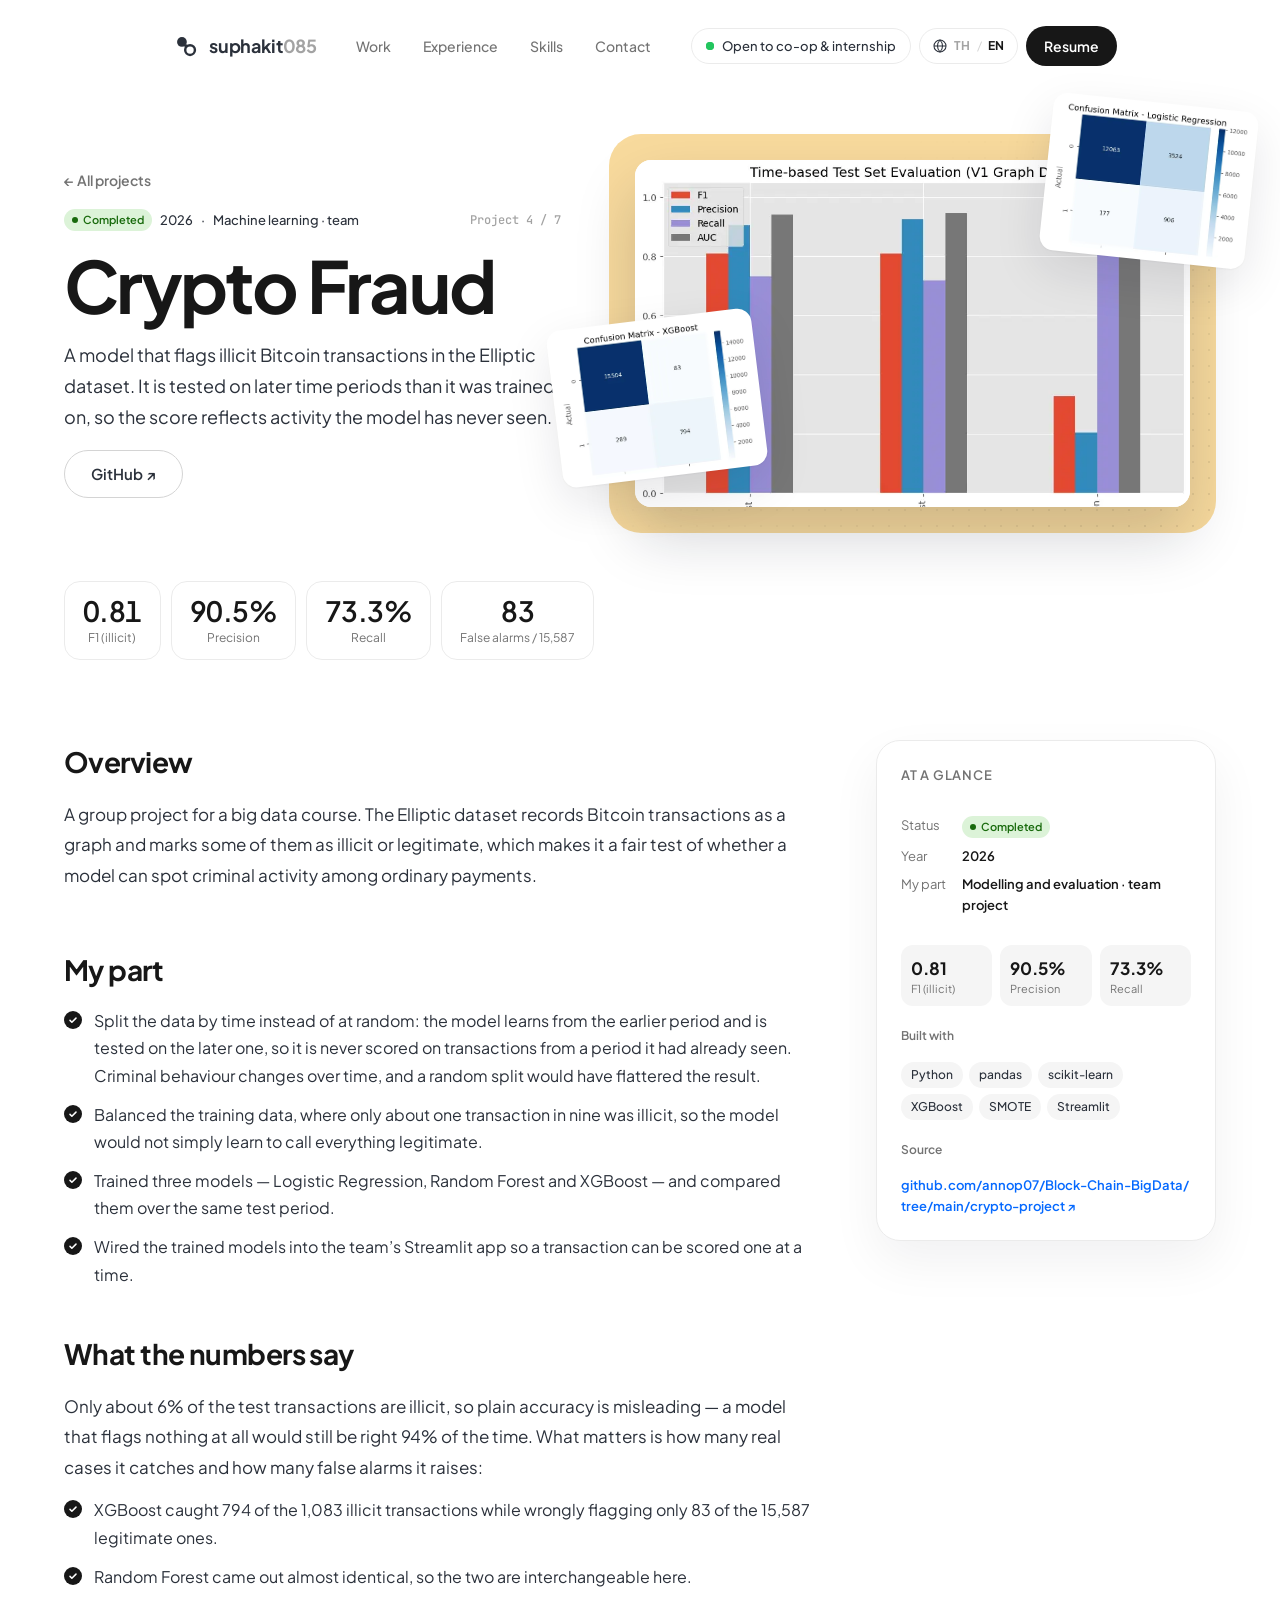
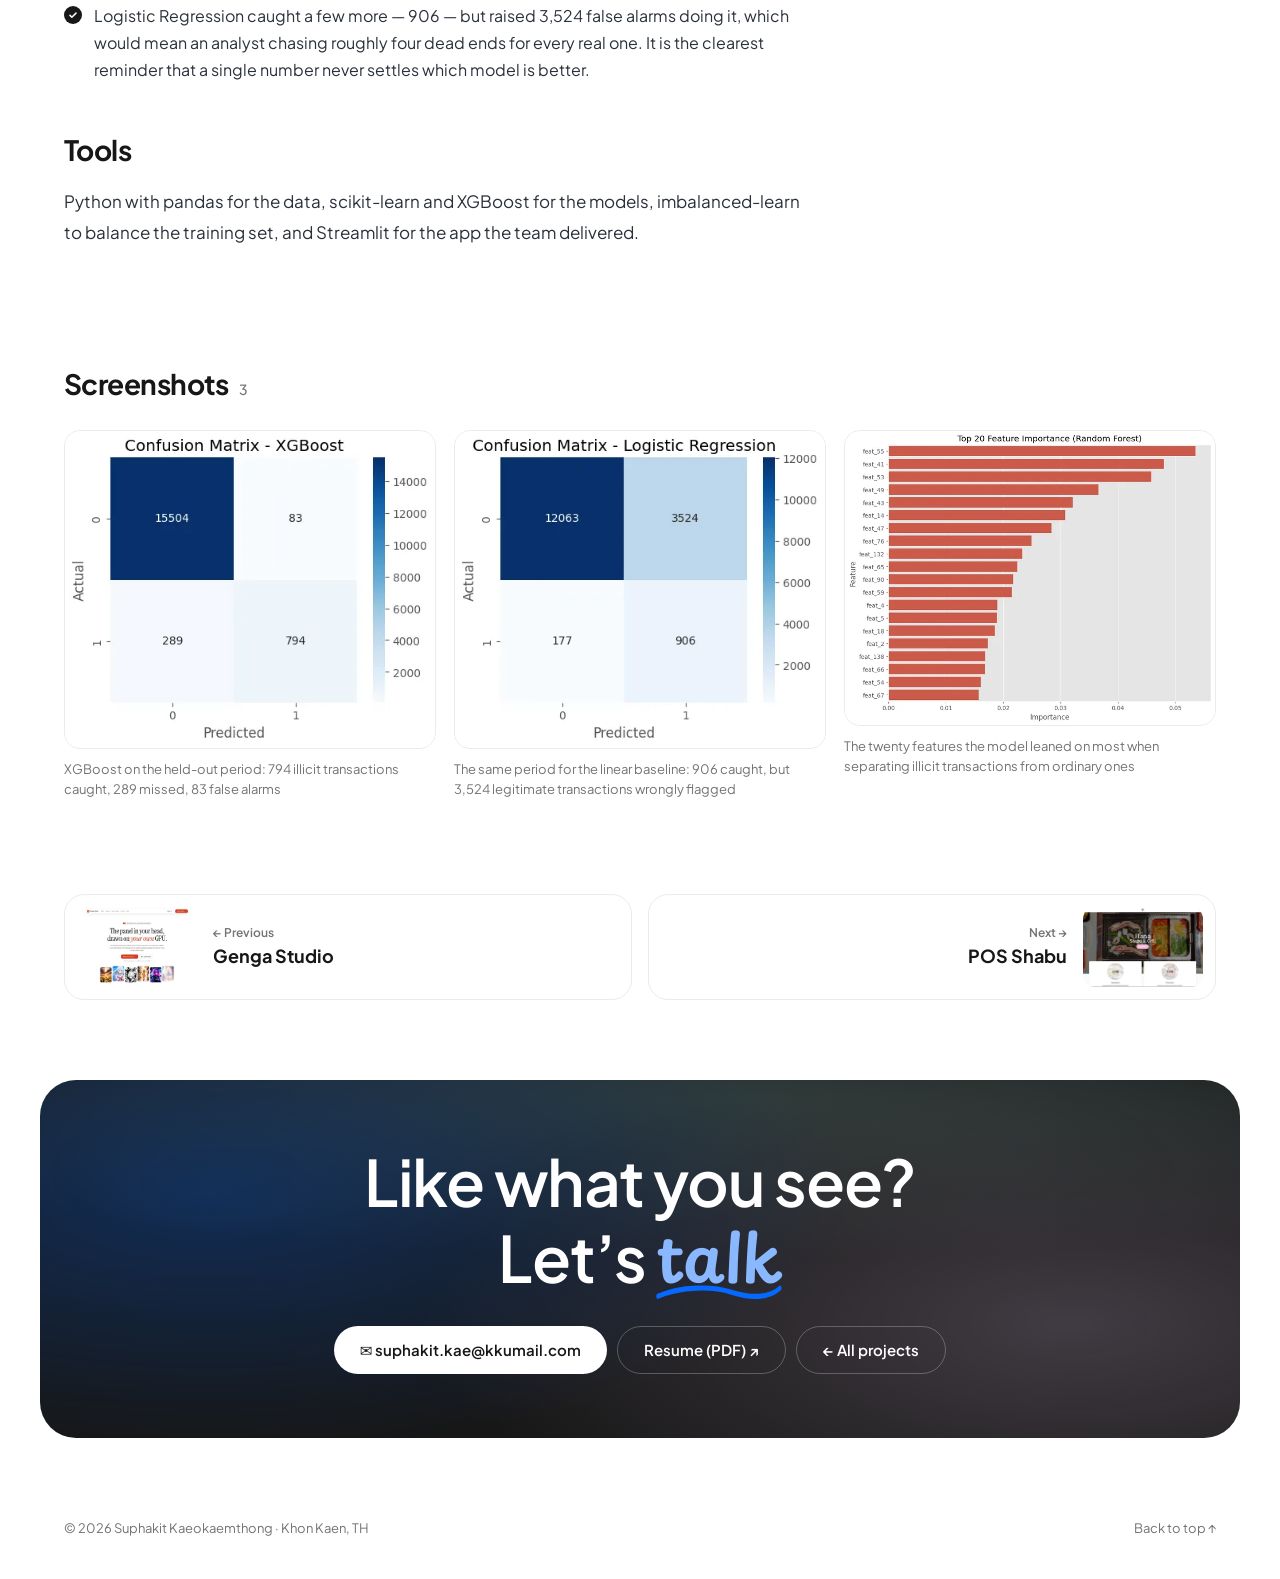
==== projects/crypto-fraud/index.html @ 2eb80246 "Bilingual portfolio site inspired by fastwork.com/th/selling Static TH/EN portfolio for suphakit.onl" ====
<!doctype html>
<!-- Generated by build.js from assets/js/projects.js — edit the data, then run `node build.js` -->
<html lang="en">
<head>
  <meta charset="utf-8" />
  <meta name="viewport" content="width=device-width, initial-scale=1" />
  <title>Crypto Fraud — Suphakit Kaeokaemthong</title>
  <meta name="description" content="A model that flags illicit Bitcoin transactions in the Elliptic dataset. It is tested on later time periods than it was trained on, so the score reflects activity the model has never seen." />
  <meta name="theme-color" content="#ffffff" />
  <link rel="canonical" href="https://suphakit.online/projects/crypto-fraud" />
  <meta property="og:type" content="article" />
  <meta property="og:site_name" content="Suphakit Kaeokaemthong" />
  <meta property="og:title" content="Crypto Fraud — Suphakit Kaeokaemthong" />
  <meta property="og:description" content="A model that flags illicit Bitcoin transactions in the Elliptic dataset. It is tested on later time periods than it was trained on, so the score reflects activity the model has never seen." />
  <meta property="og:url" content="https://suphakit.online/projects/crypto-fraud" />
  <meta property="og:image" content="https://suphakit.online/assets/og/crypto-fraud.jpg" />
  <meta property="og:image:width" content="1200" />
  <meta property="og:image:height" content="630" />
  <meta name="twitter:card" content="summary_large_image" />
  <meta name="twitter:image" content="https://suphakit.online/assets/og/crypto-fraud.jpg" />
  <link rel="icon" href="/assets/img/favicon.svg" type="image/svg+xml" />
  <link rel="preconnect" href="https://fonts.googleapis.com" />
  <link rel="preconnect" href="https://fonts.gstatic.com" crossorigin />
  <link href="https://fonts.googleapis.com/css2?family=IBM+Plex+Sans+Thai:wght@400;500;600;700&family=Plus+Jakarta+Sans:wght@400;500;600;700;800&family=Playpen+Sans:wght@400;600&family=JetBrains+Mono:wght@400;500&display=swap" rel="stylesheet" />
  <link rel="stylesheet" href="/assets/css/style.css" />
  <script type="application/ld+json">{"@context":"https://schema.org","@type":"CreativeWork","name":"Crypto Fraud","description":"A model that flags illicit Bitcoin transactions in the Elliptic dataset. It is tested on later time periods than it was trained on, so the score reflects activity the model has never seen.","url":"https://suphakit.online/projects/crypto-fraud","image":"https://suphakit.online/assets/img/projects/crypto-model-comparison.webp","dateCreated":"2026","keywords":"Python, pandas, scikit-learn, XGBoost, SMOTE, Streamlit","author":{"@type":"Person","name":"Suphakit Kaeokaemthong","url":"https://suphakit.online/"},"codeRepository":"https://github.com/annop07/Block-Chain-BigData/tree/main/crypto-project"}</script>
</head>
<body data-slug="crypto-fraud">
  <header class="nav is-sub" id="nav">
    <div class="nav-bar">
      <a class="nav-logo" href="/" data-i18n-attr="aria-label:nav.home" aria-label="Back to home">
        <svg viewBox="0 0 32 32" width="26" height="26" aria-hidden="true"><circle cx="11" cy="11" r="6" fill="currentColor"/><circle cx="21" cy="21" r="6" fill="none" stroke="currentColor" stroke-width="3"/><path d="M15.5 16.5l1-1" stroke="currentColor" stroke-width="3" stroke-linecap="round"/></svg>
        <span>suphakit<span class="muted">085</span></span>
      </a>
      <nav class="nav-links" aria-label="Main">
        <a href="/#work" data-i18n="nav.work">Work</a>
        <a href="/#experience" data-i18n="nav.experience">Experience</a>
        <a href="/#skills" data-i18n="nav.skills">Skills</a>
        <a href="#contact" data-i18n="nav.contact">Contact</a>
      </nav>
      <div class="nav-right">
        <span class="status-pill"><i class="dot"></i><span data-bind="status">Open to co-op &amp; internship</span></span>
        <button class="lang-toggle" type="button" data-i18n-attr="aria-label:nav.lang" aria-label="Switch language">
          <svg viewBox="0 0 24 24" width="16" height="16" aria-hidden="true"><circle cx="12" cy="12" r="9" fill="none" stroke="currentColor" stroke-width="1.6"/><path d="M3 12h18M12 3c2.5 2.6 3.8 5.6 3.8 9s-1.3 6.4-3.8 9c-2.5-2.6-3.8-5.6-3.8-9S9.5 5.6 12 3z" fill="none" stroke="currentColor" stroke-width="1.6"/></svg>
          <span data-l="th">TH</span><span data-l="en" class="on">EN</span>
        </button>
        <a class="btn btn-dark btn-sm" href="/resume.pdf" target="_blank" rel="noopener">Resume</a>
      </div>
    </div>
  </header>
  <main class="pj" id="pj">
    <section class="pj-hero">
      <div class="pj-hero-copy">
        <a class="pj-back" href="/#work">← All projects</a>
        <div class="pj-meta"><span class="badge done">Completed</span><span>2026</span><span>·</span><span>Machine learning · team</span><span class="muted">Project 4 / 7</span></div>
        <h1 class="pj-title">Crypto Fraud</h1>
        <p class="pj-summary">A model that flags illicit Bitcoin transactions in the Elliptic dataset. It is tested on later time periods than it was trained on, so the score reflects activity the model has never seen.</p>
        <div class="pj-actions">
          
          <a class="btn btn-line" href="https://github.com/annop07/Block-Chain-BigData/tree/main/crypto-project" target="_blank" rel="noopener">GitHub ↗</a>
        </div>
      </div>
      <figure class="pj-cover" style="--c:#f8da9d">
        <div class="pj-cover-frame"><img src="/assets/img/projects/crypto-model-comparison.webp" alt="Crypto Fraud" fetchpriority="high"></div>
        <div class="pj-float f0" aria-hidden="true"><img src="/assets/img/projects/crypto-cm-xgboost-sm.webp" alt=""></div><div class="pj-float f1" aria-hidden="true"><img src="/assets/img/projects/crypto-cm-logreg-sm.webp" alt=""></div>
        
      </figure>
      <div class="stat-chips pj-stats"><div class="stat-chip"><b>0.81</b><small>F1 (illicit)</small></div><div class="stat-chip"><b>90.5%</b><small>Precision</small></div><div class="stat-chip"><b>73.3%</b><small>Recall</small></div><div class="stat-chip"><b>83</b><small>False alarms / 15,587</small></div></div>
    </section>

    <div class="pj-body">
      <article class="pj-article">
      <section class="pj-sec reveal">
        <h2>Overview</h2>
        <p>A group project for a big data course. The Elliptic dataset records Bitcoin transactions as a graph and marks some of them as illicit or legitimate, which makes it a fair test of whether a model can spot criminal activity among ordinary payments.</p>
        
      </section>
      <section class="pj-sec reveal">
        <h2>My part</h2>
        
        <ul class="checks"><li>Split the data by time instead of at random: the model learns from the earlier period and is tested on the later one, so it is never scored on transactions from a period it had already seen. Criminal behaviour changes over time, and a random split would have flattered the result.</li><li>Balanced the training data, where only about one transaction in nine was illicit, so the model would not simply learn to call everything legitimate.</li><li>Trained three models — Logistic Regression, Random Forest and XGBoost — and compared them over the same test period.</li><li>Wired the trained models into the team’s Streamlit app so a transaction can be scored one at a time.</li></ul>
      </section>
      <section class="pj-sec reveal">
        <h2>What the numbers say</h2>
        <p>Only about 6% of the test transactions are illicit, so plain accuracy is misleading — a model that flags nothing at all would still be right 94% of the time. What matters is how many real cases it catches and how many false alarms it raises:</p>
        <ul class="checks"><li>XGBoost caught 794 of the 1,083 illicit transactions while wrongly flagging only 83 of the 15,587 legitimate ones.</li><li>Random Forest came out almost identical, so the two are interchangeable here.</li><li>Logistic Regression caught a few more — 906 — but raised 3,524 false alarms doing it, which would mean an analyst chasing roughly four dead ends for every real one. It is the clearest reminder that a single number never settles which model is better.</li></ul>
      </section>
      <section class="pj-sec reveal">
        <h2>Tools</h2>
        <p>Python with pandas for the data, scikit-learn and XGBoost for the models, imbalanced-learn to balance the training set, and Streamlit for the app the team delivered.</p>
        
      </section></article>
      <aside class="pj-glance reveal">
        <h3>At a glance</h3>
        <dl class="kv">
          <dt>Status</dt><dd><span class="badge done">Completed</span></dd>
          <dt>Year</dt><dd>2026</dd>
          <dt>My part</dt><dd>Modelling and evaluation · team project</dd>
        </dl>
        <div class="glance-metrics"><div><b>0.81</b><small>F1 (illicit)</small></div><div><b>90.5%</b><small>Precision</small></div><div><b>73.3%</b><small>Recall</small></div></div>
        <h4>Built with</h4>
        <div class="chips"><span class="chip">Python</span><span class="chip">pandas</span><span class="chip">scikit-learn</span><span class="chip">XGBoost</span><span class="chip">SMOTE</span><span class="chip">Streamlit</span></div>
        <h4>Source</h4><a class="src" href="https://github.com/annop07/Block-Chain-BigData/tree/main/crypto-project" target="_blank" rel="noopener">github.com/annop07/Block-Chain-BigData/tree/main/crypto-project ↗</a>
      </aside>
    </div>

    <section class="pj-gallery" aria-labelledby="shots-title">
      <h2 id="shots-title">Screenshots <small>3</small></h2>
      <div class="pj-shots">
      <figure class="pj-shot reveal" style="--i:0">
        <button type="button" class="pj-zoom" data-full="/assets/img/projects/crypto-cm-xgboost.webp" data-cap="XGBoost on the held-out period: 794 illicit transactions caught, 289 missed, 83 false alarms" aria-label="XGBoost on the held-out period: 794 illicit transactions caught, 289 missed, 83 false alarms">
          <img src="/assets/img/projects/crypto-cm-xgboost-sm.webp" alt="XGBoost on the held-out period: 794 illicit transactions caught, 289 missed, 83 false alarms" loading="lazy">
        </button>
        <figcaption>XGBoost on the held-out period: 794 illicit transactions caught, 289 missed, 83 false alarms</figcaption>
      </figure>
      <figure class="pj-shot reveal" style="--i:1">
        <button type="button" class="pj-zoom" data-full="/assets/img/projects/crypto-cm-logreg.webp" data-cap="The same period for the linear baseline: 906 caught, but 3,524 legitimate transactions wrongly flagged" aria-label="The same period for the linear baseline: 906 caught, but 3,524 legitimate transactions wrongly flagged">
          <img src="/assets/img/projects/crypto-cm-logreg-sm.webp" alt="The same period for the linear baseline: 906 caught, but 3,524 legitimate transactions wrongly flagged" loading="lazy">
        </button>
        <figcaption>The same period for the linear baseline: 906 caught, but 3,524 legitimate transactions wrongly flagged</figcaption>
      </figure>
      <figure class="pj-shot reveal" style="--i:2">
        <button type="button" class="pj-zoom" data-full="/assets/img/projects/crypto-feature-importance.webp" data-cap="The twenty features the model leaned on most when separating illicit transactions from ordinary ones" aria-label="The twenty features the model leaned on most when separating illicit transactions from ordinary ones">
          <img src="/assets/img/projects/crypto-feature-importance-sm.webp" alt="The twenty features the model leaned on most when separating illicit transactions from ordinary ones" loading="lazy">
        </button>
        <figcaption>The twenty features the model leaned on most when separating illicit transactions from ordinary ones</figcaption>
      </figure></div>
    </section>

    <nav class="pj-pager" aria-label="All projects">
      <a class="pj-pg " href="/projects/genga-studio">
        <img src="/assets/img/projects/genga-landing-sm.webp" alt="" loading="lazy">
        <span><small>← Previous</small><b>Genga Studio</b></span>
      </a>
      <a class="pj-pg is-next" href="/projects/pos-shabu">
        <img src="/assets/img/projects/pos-shabu-sm.webp" alt="" loading="lazy">
        <span><small>Next →</small><b>POS Shabu</b></span>
      </a></nav>

    <section class="contact" id="contact">
      <div class="contact-card is-compact">
        <div class="contact-glow" aria-hidden="true"></div>
        <h2>Like what you see?<br />Let’s <span class="hand">talk<svg class="scribble" viewBox="0 0 200 20" preserveAspectRatio="none" aria-hidden="true"><path d="M3 14 C 40 4, 90 4, 120 10 S 180 16, 197 6"/></svg></span></h2>
        <div class="contact-actions">
          <a class="btn btn-light" href="mailto:suphakit.kae@kkumail.com">✉ suphakit.kae@kkumail.com</a>
          <a class="btn btn-ghost-light" href="/resume.pdf" target="_blank" rel="noopener">Resume (PDF) ↗</a>
          <a class="btn btn-ghost-light" href="/#work">← All projects</a>
        </div>
      </div>
    </section>
  </main>
  <footer class="footer">
    <span>© <span id="year">2026</span> Suphakit Kaeokaemthong · Khon Kaen, TH</span>
    <a href="#top" data-i18n="footer.top">Back to top ↑</a>
  </footer>

  <dialog class="lightbox" id="lightbox" aria-label="Screenshot">
    <figure><img src="" alt="" /><figcaption></figcaption></figure>
    <button type="button" class="lb-btn lb-prev" data-nav="-1" aria-label="Previous">←</button>
    <button type="button" class="lb-btn lb-next" data-nav="1" aria-label="Next">→</button>
    <button type="button" class="lb-btn lb-close" data-close aria-label="Close">✕</button>
  </dialog>

  <script src="/assets/js/core.js"></script>
  <script src="/assets/js/data.js"></script>
  <script src="/assets/js/projects.js"></script>
  <script src="/assets/js/project-view.js"></script>
  <script src="/assets/js/project.js"></script>
</body>
</html>
---- assets/css/style.css ----
/* =========================================================
   Portfolio — inspired by fastwork.com/th/selling
   ========================================================= */
@property --spin { syntax: '<angle>'; inherits: false; initial-value: 0deg; }

:root {
  --ink: #2b313b;
  --ink-strong: #171717;
  --muted: #737373;
  --subtle: #a3a3a3;
  --line: #ebebeb;
  --line-strong: #d4d4d4;
  --bg: #fff;
  --bg-soft: #f5f5f5;
  --dark: #1f232b;
  --accent: #0569ff;

  --c-yellow: #f8da9d;
  --c-cyan: #a3e0ef;
  --c-green: #c5e5c0;
  --c-orange: #fad0b5;
  --c-pink: #fccadc;
  --c-purple: #eccef3;
  --c-teal: #a5e3d6;
  --c-blue: #c4ddfb;

  --font: 'Plus Jakarta Sans', 'IBM Plex Sans Thai', system-ui, sans-serif;
  --font-hand: 'Playpen Sans', 'IBM Plex Sans Thai', cursive;
  --font-mono: 'JetBrains Mono', ui-monospace, monospace;

  --ease: cubic-bezier(.44, 0, .56, 1);
  --ease-out: cubic-bezier(.16, 1, .3, 1);
  --shadow-card: 0 1px 2px rgba(0,0,0,.04), 0 18px 48px rgba(17, 24, 39, .10);
}

*, *::before, *::after { box-sizing: border-box; }
html { scroll-behavior: smooth; -webkit-text-size-adjust: 100%; }
body {
  margin: 0;
  font-family: var(--font);
  color: var(--ink);
  background: var(--bg);
  line-height: 1.6;
  -webkit-font-smoothing: antialiased;
  overflow-x: clip;
}
img { display: block; max-width: 100%; }
a { color: inherit; text-decoration: none; }
button, input { font: inherit; color: inherit; }
h1, h2, h3, h4, p { margin: 0; }
.muted { color: var(--subtle); }
:focus-visible { outline: 2px solid var(--accent); outline-offset: 3px; border-radius: 6px; }

.hand {
  font-family: var(--font-hand);
  font-weight: 600;
  color: var(--accent);
  position: relative;
  display: inline-block;
  white-space: nowrap;
}
.eyebrow {
  display: inline-block;
  font-size: 13px;
  font-weight: 600;
  letter-spacing: .02em;
  color: var(--muted);
}

/* ---------- buttons ---------- */
.btn {
  display: inline-flex; align-items: center; justify-content: center; gap: 8px;
  height: 48px; padding: 0 26px;
  border-radius: 999px; border: 0;
  font-weight: 600; font-size: 15px; white-space: nowrap;
  cursor: pointer;
  transition: transform .5s var(--ease), background .2s, border-color .2s, box-shadow .3s;
}
.btn:hover { transform: scale(1.04); }
.btn:active { transform: scale(1.01); }
.btn-sm { height: 40px; padding: 0 18px; font-size: 14px; }
.btn-dark { background: var(--ink-strong); color: #fff; }
.btn-line { border: 1px solid var(--line-strong); background: #fff; }
.btn-line:hover { border-color: var(--subtle); }
.btn-light { background: #fff; color: var(--ink-strong); }
.btn-ghost-light { border: 1px solid rgba(255,255,255,.25); color: #fff; }
.btn-ghost-light:hover { border-color: rgba(255,255,255,.6); }

.btn-glow { position: relative; color: #fff; background: transparent; isolation: isolate; padding: 0; }
.btn-glow span {
  display: inline-flex; align-items: center; height: 100%;
  padding: 0 30px; border-radius: inherit; background: var(--ink-strong);
}
.btn-glow::before, .btn-glow::after {
  content: ''; position: absolute; inset: -2px; border-radius: inherit; z-index: -1;
  background: conic-gradient(from var(--spin), #0569ff, #a3e0ef, #fccadc, #f8da9d, #c5e5c0, #0569ff);
  animation: spin 4s linear infinite;
}
.btn-glow::after { filter: blur(14px); opacity: .55; }
@keyframes spin { to { --spin: 360deg; } }

/* ---------- status pill ---------- */
.status-pill {
  display: inline-flex; align-items: center; gap: 8px;
  height: 36px; padding: 0 14px;
  border: 1px solid var(--line); border-radius: 999px; background: #fff;
  font-size: 13px; font-weight: 500;
}
.status-pill .dot, .dot {
  width: 8px; height: 8px; border-radius: 50%; background: #22c55e; position: relative; flex: none;
}
.status-pill .dot::after {
  content: ''; position: absolute; inset: 0; border-radius: 50%; background: #22c55e;
  animation: ping 1.8s var(--ease) infinite;
}
@keyframes ping { 70%, 100% { transform: scale(2.6); opacity: 0; } }
.status-pill.on-dark { background: rgba(255,255,255,.08); border-color: rgba(255,255,255,.14); color: #fff; }

/* =========================================================
   NAV — morphs into a floating pill after scrolling
   ========================================================= */
.nav { position: fixed; inset: 0 0 auto; z-index: 50; padding: 14px 20px; pointer-events: none; }
.nav-bar {
  pointer-events: auto;
  max-width: 1240px; margin: 0 auto;
  height: 64px; padding: 0 12px 0 22px;
  display: flex; align-items: center; justify-content: space-between; gap: 16px;
  border-radius: 999px; border: 1px solid transparent;
  transition: max-width .6s var(--ease-out), background .4s, border-color .4s, box-shadow .4s;
}
.nav.is-pill .nav-bar {
  max-width: 980px;
  background: rgba(255,255,255,.72);
  backdrop-filter: blur(18px) saturate(1.6);
  -webkit-backdrop-filter: blur(18px) saturate(1.6);
  border-color: rgba(0,0,0,.06);
  box-shadow: 0 10px 30px rgba(0,0,0,.08);
}
.nav.on-dark:not(.is-pill) { color: #fff; }
.nav-logo { display: inline-flex; align-items: center; gap: 10px; font-weight: 700; font-size: 18px; letter-spacing: -.01em; }
.nav-links { display: flex; gap: 4px; }
.nav-links a { padding: 8px 14px; border-radius: 999px; font-size: 14px; font-weight: 500; color: var(--muted); transition: background .2s, color .2s; }
.nav-links a:hover, .nav-links a.is-active { color: var(--ink-strong); background: rgba(0,0,0,.05); }
.nav-right { display: flex; align-items: center; gap: 8px; }

/* =========================================================
   HERO
   ========================================================= */
.hero {
  --p: 0; --mx: 0; --my: 0;
  position: relative; min-height: 100svh; min-height: max(100svh, 720px);
  display: grid; place-items: center;
  padding: 120px 24px 100px;
  overflow: hidden;
}
.hero-cards { position: absolute; inset: 0; pointer-events: none; }

.hcard {
  position: absolute; left: var(--x); top: var(--y); width: var(--w, 200px);
  transform:
    translate3d(calc(var(--mx) * var(--d) * 1px + var(--sx) * var(--p) * 1px),
                calc(var(--my) * var(--d) * 1px + var(--sy) * var(--p) * 1px), 0)
    rotate(var(--r));
  opacity: calc(1 - var(--p) * 1.3);
  will-change: transform;
}
.hcard-pop { animation: pop 1.1s var(--ease-out) both; animation-delay: calc(var(--i) * 70ms + 250ms); }
@keyframes pop {
  from { opacity: 0; transform: translate(var(--fx), var(--fy)) scale(.55) rotate(calc(var(--r) * -2)); filter: blur(8px); }
}
.hcard-in {
  background: #fff; border-radius: 18px; padding: 8px 8px 10px;
  border: 1px solid rgba(0,0,0,.05);
  box-shadow: var(--shadow-card);
  animation: float 7s ease-in-out infinite;
  animation-delay: calc(var(--i) * -900ms);
}
@keyframes float { 50% { transform: translateY(-10px); } }
.hcard-cover { aspect-ratio: 4 / 3; border-radius: 12px; overflow: hidden; background: var(--c, var(--bg-soft)); }
.hcard-cover img { width: 100%; height: 100%; object-fit: cover; object-position: top; }
.hcard-meta { display: flex; align-items: center; gap: 8px; padding: 8px 4px 0; }
.hcard-meta img { width: 24px; height: 24px; border-radius: 50%; object-fit: cover; }
.hcard-meta b { display: block; font-size: 13px; line-height: 1.2; color: var(--ink-strong); }
.hcard-meta small { display: block; font-size: 11px; color: var(--muted); line-height: 1.3; }

.hero-copy {
  position: relative; z-index: 2;
  max-width: 1000px; text-align: center;
  display: flex; flex-direction: column; align-items: center; gap: 26px;
  opacity: calc(1 - var(--p) * 1.6);
  transform: translateY(calc(var(--p) * -40px));
}
.hero-title {
  font-size: clamp(34px, 5.3vw, 78px);
  font-weight: 600; line-height: 1.12; letter-spacing: -.025em;
  color: var(--ink-strong);
}
.hero-title .line { display: block; white-space: nowrap; animation: blurIn 1.1s var(--ease-out) both; }
.hero-title .line + .line { animation-delay: .15s; }
@keyframes blurIn { from { opacity: 0; filter: blur(14px); transform: translateY(16px); } }
.hero-title .hand { padding: 0 .08em; }

.scribble {
  position: absolute; left: 0; right: 0; bottom: -.12em; width: 100%; height: .32em;
  fill: none; stroke: var(--accent); stroke-width: 5; stroke-linecap: round; overflow: visible;
}
.scribble path { stroke-dasharray: 260; stroke-dashoffset: 260; animation: draw 1s .9s var(--ease-out) forwards; }
@keyframes draw { to { stroke-dashoffset: 0; } }

.hero-sub {
  max-width: 620px; font-size: 16px; line-height: 1.75; color: var(--muted);
  animation: blurIn 1s .3s var(--ease-out) both;
}

.stat-chips { display: flex; gap: 10px; flex-wrap: wrap; justify-content: center; animation: blurIn 1s .45s var(--ease-out) both; }
.stat-chip {
  min-width: 96px; padding: 12px 18px;
  border: 1px solid var(--line); border-radius: 16px; background: rgba(255,255,255,.85);
  backdrop-filter: blur(6px);
  display: flex; flex-direction: column; align-items: center;
}
.stat-chip b { font-size: 28px; font-weight: 600; line-height: 1.2; color: var(--ink-strong); font-variant-numeric: tabular-nums; letter-spacing: -.02em; }
.stat-chip b sup { font-size: .5em; margin-left: 1px; }
.stat-chip small { font-size: 12px; color: var(--muted); }

.hero-cta { display: flex; gap: 12px; flex-wrap: wrap; justify-content: center; animation: blurIn 1s .6s var(--ease-out) both; }

.scroll-cue {
  position: absolute; left: 50%; bottom: 28px; transform: translateX(-50%);
  display: flex; flex-direction: column; align-items: center; gap: 8px;
  font-size: 12px; color: var(--muted);
  opacity: calc(1 - var(--p) * 3);
}
.mouse { width: 22px; height: 34px; border: 1.5px solid var(--subtle); border-radius: 12px; display: grid; justify-items: center; padding-top: 6px; }
.mouse i { width: 3px; height: 7px; border-radius: 2px; background: var(--muted); animation: wheel 1.8s var(--ease) infinite; }
@keyframes wheel { 0% { transform: translateY(0); opacity: 1; } 80%, 100% { transform: translateY(10px); opacity: 0; } }

/* =========================================================
   STORY
   ========================================================= */
.story { max-width: 1000px; margin: 0 auto; padding: 120px 24px 160px; text-align: center; }
.story-title {
  font-size: clamp(32px, 4.8vw, 62px); font-weight: 600; line-height: 1.2; letter-spacing: -.02em;
  color: var(--ink-strong); margin-bottom: 48px;
}
.hand-pill {
  color: var(--ink-strong); background: var(--c-yellow);
  padding: 0 .35em; border-radius: .3em; transform: rotate(-4deg);
}
.story-text { font-size: clamp(20px, 2.4vw, 30px); line-height: 1.6; font-weight: 500; }
.story-text .w { color: #d6d6d6; transition: color .4s; }
.story-text .w.on { color: var(--ink); }

/* =========================================================
   SHOWCASE — sticky category list + profile card
   ========================================================= */
.showcase { background: var(--bg-soft); padding-bottom: 40px; }
.showcase-track { --n: 5; height: calc(var(--n) * 75vh + 100vh); position: relative; }
.showcase-sticky {
  position: sticky; top: 0; height: 100vh; min-height: 640px;
  max-width: 1380px; margin: 0 auto;
  padding: 96px 32px 28px;
  display: grid; grid-template-columns: 250px minmax(0, 1fr); gap: 48px; align-items: center;
}
.showcase-side { display: flex; flex-direction: column; gap: 18px; }
.showcase-nav { list-style: none; margin: 0; padding: 0; display: flex; flex-direction: column; gap: 4px; }
.showcase-nav button {
  all: unset; cursor: pointer; display: block;
  font-size: 22px; font-weight: 500; line-height: 1.35; color: var(--subtle);
  transition: color .35s, font-size .45s var(--ease-out), font-weight .35s;
}
.showcase-nav button:hover { color: var(--muted); }
.showcase-nav button[aria-current='true'] { color: var(--ink-strong); font-size: 32px; font-weight: 600; }
.showcase-progress { height: 3px; width: 120px; background: var(--line-strong); border-radius: 3px; overflow: hidden; }
.showcase-progress i { display: block; height: 100%; width: 0; background: var(--ink-strong); border-radius: inherit; transition: width .2s linear; }

.profile-card {
  position: relative;
  height: min(820px, calc(100vh - 124px));
  background: #fff; border-radius: 28px;
  border: 1px solid rgba(0,0,0,.05);
  box-shadow: 0 30px 80px rgba(17,24,39,.08);
  padding: 26px 28px 0;
  overflow: hidden;
  display: flex; flex-direction: column;
}
.profile-card::after {
  content: ''; position: absolute; left: 0; right: 0; bottom: 0; height: 70px;
  background: linear-gradient(transparent, #fff); pointer-events: none;
}
.pc-content { display: flex; flex-direction: column; min-height: 0; flex: 1; animation: swapIn .55s var(--ease-out); }
@keyframes swapIn { from { opacity: 0; transform: translateY(14px); filter: blur(4px); } }

.pc-head { display: grid; grid-template-columns: minmax(0, 1fr) minmax(0, 1.05fr); gap: 28px; }
.pc-label { font-size: 12px; color: var(--muted); margin-bottom: 10px; }
.pc-id { display: flex; align-items: center; gap: 14px; }
.pc-avatar { position: relative; flex: none; }
.pc-avatar img { width: 64px; height: 64px; border-radius: 50%; object-fit: cover; }
.pc-avatar .dot { position: absolute; right: 2px; bottom: 2px; width: 13px; height: 13px; border: 2px solid #fff; }
.pc-name { font-size: 22px; font-weight: 700; line-height: 1.2; color: var(--ink-strong); letter-spacing: -.01em; }
.pc-handle { font-size: 13px; color: var(--muted); }
.pc-bio { font-size: 14px; color: var(--ink); margin: 12px 0 14px; line-height: 1.6; }
.pc-stats { display: grid; grid-template-columns: repeat(4, minmax(0, 1fr)); gap: 8px; }
.pc-stats div { border: 1px solid var(--line); border-radius: 12px; padding: 8px 10px; }
.pc-stats b { display: block; font-size: 15px; font-weight: 700; color: var(--ink-strong); white-space: nowrap; overflow: hidden; text-overflow: ellipsis; }
.pc-stats small { display: block; font-size: 11px; color: var(--muted); white-space: nowrap; overflow: hidden; text-overflow: ellipsis; }

.pc-banner {
  position: relative; aspect-ratio: 16 / 6.4; border-radius: 16px; overflow: hidden;
  display: grid; place-items: center; color: #fff; isolation: isolate;
}
.pc-banner::before {
  content: ''; position: absolute; inset: 0; z-index: -1;
  background-image: radial-gradient(rgba(255,255,255,.18) 1px, transparent 1px);
  background-size: 14px 14px;
  mask-image: linear-gradient(90deg, transparent, #000);
}
.pc-banner b {
  font-size: clamp(22px, 3vw, 44px); font-weight: 800; letter-spacing: -.03em; line-height: .95;
  text-align: center; padding: 0 16px; text-transform: uppercase;
  text-shadow: 0 6px 30px rgba(0,0,0,.25);
}
.pc-banner small { position: absolute; left: 14px; top: 12px; font-family: var(--font-mono); font-size: 11px; opacity: .75; }
.pc-tags { display: flex; justify-content: space-between; align-items: center; gap: 8px; margin-top: 10px; flex-wrap: wrap; }
.pc-tags .chips { display: flex; gap: 6px; flex-wrap: wrap; }
.chip { display: inline-flex; align-items: center; height: 26px; padding: 0 10px; border-radius: 999px; background: var(--bg-soft); font-size: 12px; font-weight: 500; white-space: nowrap; }
.pc-loc { font-size: 12px; color: var(--muted); }

.pc-tabs { display: flex; gap: 26px; border-bottom: 1px solid var(--line); margin: 18px 0 16px; }
.pc-tabs button {
  all: unset; cursor: pointer; padding: 8px 0 10px; font-size: 14px; font-weight: 500; color: var(--muted);
  border-bottom: 2px solid transparent; margin-bottom: -1px; transition: color .2s, border-color .2s;
}
.pc-tabs button[aria-selected='true'] { color: var(--ink-strong); border-color: var(--ink-strong); font-weight: 600; }
.pc-tabs button:focus-visible { outline: 2px solid var(--accent); }

.pc-body { flex: 1; min-height: 0; overflow: hidden; }
.pc-pane { animation: swapIn .4s var(--ease-out); }
.pc-grid { display: grid; grid-template-columns: minmax(0, 1fr) 300px; gap: 22px; }

.masonry { columns: 3; column-gap: 12px; }
.m-item { break-inside: avoid; margin-bottom: 12px; border-radius: 14px; overflow: hidden; background: var(--bg-soft); position: relative; display: block; }
.m-item img { width: 100%; aspect-ratio: var(--ar, 4 / 3); object-fit: cover; object-position: top; transition: transform .6s var(--ease-out); }
.m-item:hover img { transform: scale(1.04); }
.m-cap {
  position: absolute; inset: auto 0 0; padding: 26px 12px 10px;
  background: linear-gradient(transparent, rgba(0,0,0,.65)); color: #fff;
  font-size: 13px; font-weight: 600; display: flex; justify-content: space-between; gap: 8px; align-items: end;
}
.m-cap small { font-weight: 500; opacity: .8; font-size: 11px; }
.m-note { padding: 14px; border: 1px solid var(--line); background: #fff; }
.m-note .who { display: flex; align-items: center; gap: 8px; font-size: 12px; color: var(--muted); margin-bottom: 8px; }
.m-note .who img { width: 22px; height: 22px; border-radius: 50%; object-fit: cover; }
.m-note h4 { font-size: 15px; line-height: 1.35; color: var(--ink-strong); margin-bottom: 6px; }
.m-note p { font-size: 13px; color: var(--muted); line-height: 1.55; }

.side-head { display: flex; justify-content: space-between; align-items: baseline; margin-bottom: 10px; }
.side-head h4 { font-size: 15px; }
.side-head a { font-size: 13px; font-weight: 600; }
.side-list { display: flex; flex-direction: column; gap: 10px; }
.s-item { display: flex; gap: 12px; padding: 8px; border: 1px solid var(--line); border-radius: 14px; transition: border-color .2s, box-shadow .2s; }
.s-item:hover { border-color: var(--line-strong); box-shadow: 0 6px 20px rgba(0,0,0,.05); }
.s-item img { width: 92px; height: 70px; border-radius: 10px; object-fit: cover; object-position: top; flex: none; background: var(--bg-soft); }
.s-item b { display: block; font-size: 14px; line-height: 1.3; color: var(--ink-strong); }
.s-item small { display: block; font-size: 12px; color: var(--muted); }
.s-item .metric { font-size: 12px; color: var(--ink); margin-top: 4px; display: flex; align-items: center; gap: 5px; }

.badge { display: inline-flex; align-items: center; gap: 5px; height: 22px; padding: 0 8px; border-radius: 999px; font-size: 11px; font-weight: 600; white-space: nowrap; }
.badge::before { content: ''; width: 6px; height: 6px; border-radius: 50%; background: currentColor; }
.badge.progress { background: #fdf0d2; color: #8a6100; }
.badge.done { background: #dcf3d8; color: #186a0c; }

.skill-cloud { display: flex; flex-wrap: wrap; gap: 8px; }
.skill-cloud .chip { height: 36px; padding: 0 16px; font-size: 14px; background: #fff; border: 1px solid var(--line); }
.about-pane { display: grid; grid-template-columns: minmax(0, 1.4fr) minmax(0, 1fr); gap: 28px; font-size: 15px; line-height: 1.75; }
.kv { display: grid; grid-template-columns: auto 1fr; gap: 8px 16px; font-size: 13px; }
.kv dt { color: var(--muted); }
.kv dd { margin: 0; font-weight: 600; color: var(--ink-strong); }
.exp-mini { display: flex; flex-direction: column; gap: 12px; }
.exp-mini div { border: 1px solid var(--line); border-radius: 14px; padding: 14px 16px; }
.exp-mini b { display: block; color: var(--ink-strong); }
.exp-mini small { color: var(--muted); font-size: 12px; }

.trust-bar { display: flex; align-items: center; justify-content: center; gap: 14px; padding: 36px 24px 24px; font-size: 14px; flex-wrap: wrap; text-align: center; }
.avatar-stack { display: flex; }
.avatar-stack img { width: 34px; height: 34px; border-radius: 50%; object-fit: cover; object-position: top; border: 2px solid var(--bg-soft); margin-left: -10px; background: #fff; }
.avatar-stack img:first-child { margin-left: 0; }

/* =========================================================
   PROBLEMS — dark section with draggable sticky notes
   ========================================================= */
.pain { background: var(--dark); color: #fff; padding: 140px 24px 100px; overflow: hidden; position: relative; }
.pain-head { text-align: center; position: relative; z-index: 1; }
.pain-head h2 { font-size: clamp(34px, 5vw, 64px); font-weight: 600; letter-spacing: -.02em; line-height: 1.2; }
.pain-head p { color: rgba(255,255,255,.65); margin-top: 12px; font-size: 17px; }
.notes { position: relative; max-width: 1180px; height: 560px; margin: 50px auto 0; }
.note {
  --dx: 0px; --dy: 0px;
  position: absolute; left: var(--x); top: var(--y);
  width: 250px; min-height: 140px; padding: 22px 20px 16px;
  background: var(--c); color: #1d1d1d;
  border-radius: 4px;
  box-shadow: 0 1px 1px rgba(0,0,0,.08), 0 18px 34px rgba(0,0,0,.35);
  font-size: 17px; font-weight: 500; line-height: 1.45;
  display: flex; flex-direction: column; justify-content: space-between; gap: 16px;
  transform: translate(var(--dx), var(--dy)) rotate(var(--r));
  cursor: grab; user-select: none; touch-action: none;
  opacity: 0;
}
.note::before {
  content: ''; position: absolute; top: -10px; left: 50%; width: 70px; height: 22px; transform: translateX(-50%) rotate(-2deg);
  background: rgba(255,255,255,.4); backdrop-filter: blur(2px);
}
.note small a { text-decoration: underline; text-underline-offset: 3px; text-decoration-color: rgba(0,0,0,.3); }
.note small a:hover { text-decoration-color: currentColor; }
.note small { font-size: 11px; font-weight: 700; letter-spacing: .04em; text-transform: uppercase; opacity: .55; }
.note.dragging { cursor: grabbing; box-shadow: 0 30px 60px rgba(0,0,0,.45); transition: none; }
.notes.in .note { opacity: 1; animation: drop 1s var(--ease-out) both; animation-delay: calc(var(--i) * 110ms); }
.notes.in .note.moved { animation: none; }
@keyframes drop {
  from { opacity: 0; transform: translate(0, -110vh) rotate(calc(var(--r) * -3)); }
  70% { opacity: 1; }
}
.pain-hint { text-align: center; color: rgba(255,255,255,.45); font-size: 13px; font-family: var(--font-hand); margin-top: 16px; }

/* =========================================================
   SECTION HEAD (shared)
   ========================================================= */
.section-head { max-width: 760px; margin: 0 auto 56px; text-align: center; display: flex; flex-direction: column; gap: 14px; align-items: center; }
.section-head h2 { font-size: clamp(32px, 4.4vw, 56px); font-weight: 600; line-height: 1.18; letter-spacing: -.02em; color: var(--ink-strong); }
.section-head p { color: var(--muted); font-size: 16px; max-width: 560px; }

/* =========================================================
   EXPERIENCE
   ========================================================= */
.experience { padding: 140px 24px 60px; max-width: 1200px; margin: 0 auto; }
.exp-grid { display: grid; grid-template-columns: repeat(2, minmax(0, 1fr)); gap: 20px; }
.exp-card {
  border-radius: 28px; padding: 32px; position: relative; overflow: hidden;
  display: flex; flex-direction: column; gap: 18px;
}
.exp-card.blue { background: #eaf3fe; }
.exp-card.yellow { background: #fdf3df; }
.exp-card .kind { font-family: var(--font-mono); font-size: 12px; font-weight: 500; letter-spacing: .06em; color: var(--muted); }
.exp-card h3 { font-size: 26px; line-height: 1.25; color: var(--ink-strong); letter-spacing: -.01em; }
.exp-card .org { font-size: 16px; font-weight: 600; }
.exp-card .where { font-size: 13px; color: var(--muted); }
.exp-card ul { list-style: none; margin: 0; padding: 0; display: flex; flex-direction: column; gap: 10px; }
.exp-card li { position: relative; padding-left: 28px; font-size: 15px; line-height: 1.6; }
.exp-card li::before {
  content: ''; position: absolute; left: 0; top: 3px; width: 18px; height: 18px; border-radius: 50%;
  background: var(--ink-strong) url("data:image/svg+xml,%3Csvg xmlns='http://www.w3.org/2000/svg' viewBox='0 0 16 16'%3E%3Cpath d='M4 8.5l2.5 2.5L12 5.5' fill='none' stroke='white' stroke-width='2' stroke-linecap='round' stroke-linejoin='round'/%3E%3C/svg%3E") center / 12px no-repeat;
}
.exp-card .chips { display: flex; flex-wrap: wrap; gap: 6px; margin-top: auto; }
.exp-card .chip { background: rgba(255,255,255,.75); }
.exp-big {
  position: absolute; right: -10px; top: -24px; font-size: 140px; font-weight: 800; line-height: 1;
  color: rgba(0,0,0,.04); letter-spacing: -.05em; pointer-events: none;
}
.looking {
  margin-top: 20px; border-radius: 28px; padding: 28px 32px; border: 1px solid var(--line);
  display: flex; align-items: center; justify-content: space-between; gap: 24px; flex-wrap: wrap;
}
.looking h3 { font-size: 22px; font-weight: 600; color: var(--ink-strong); margin-top: 4px; line-height: 1.4; }

/* =========================================================
   BENTO
   ========================================================= */
.bento-wrap { padding: 120px 24px; max-width: 1200px; margin: 0 auto; }
.bento { display: grid; grid-template-columns: repeat(6, minmax(0, 1fr)); gap: 16px; }
.tile { border-radius: 28px; padding: 28px; overflow: hidden; position: relative; min-height: 280px; display: flex; flex-direction: column; gap: 20px; }
.tile h3 { font-size: 22px; font-weight: 500; line-height: 1.3; color: var(--muted); }
.tile h3 b { color: var(--ink-strong); font-weight: 700; }
.tile-stack { grid-column: span 3; background: #e7f6f1; }
.tile-orders { grid-column: span 3; grid-row: span 2; background: #f3ecfb; }
.tile-process { grid-column: span 3; background: #fff1e5; }
.tile-fast { grid-column: span 2; background: #eaf3fe; justify-content: flex-end; }
.tile-term { grid-column: span 4; background: #12151b; color: #d4d4d4; padding: 0; gap: 0; font-family: var(--font-mono); }

.marquee { display: flex; flex-direction: column; gap: 10px; margin: 0 -28px; mask-image: linear-gradient(90deg, transparent, #000 10%, #000 90%, transparent); }
.m-row { display: flex; gap: 8px; width: max-content; animation: slide var(--dur, 40s) linear infinite; }
.m-row:nth-child(even) { animation-direction: reverse; }
.m-row span { background: #fff; border-radius: 999px; padding: 8px 16px; font-size: 14px; font-weight: 500; white-space: nowrap; box-shadow: 0 1px 2px rgba(0,0,0,.05); }
@keyframes slide { to { transform: translateX(-50%); } }

.orders { list-style: none; margin: 0; padding: 0; display: flex; flex-direction: column; gap: 8px; }
.orders li > a {
  display: flex; align-items: center; gap: 12px; background: #fff; border-radius: 16px; padding: 10px 14px 10px 10px;
  box-shadow: 0 1px 2px rgba(0,0,0,.04);
  transition: transform .4s var(--ease-out), box-shadow .3s;
}
.orders li > a:hover { transform: translateX(4px); box-shadow: 0 8px 22px rgba(0,0,0,.07); }
.orders img { width: 44px; height: 44px; border-radius: 10px; object-fit: cover; object-position: top; flex: none; background: var(--bg-soft); }
.orders .o-main { flex: 1; min-width: 0; }
.orders b { display: block; font-size: 14px; color: var(--ink-strong); }
.orders small { display: block; font-size: 12px; color: var(--muted); white-space: nowrap; overflow: hidden; text-overflow: ellipsis; }
.orders .o-side { display: flex; flex-direction: column; align-items: flex-end; gap: 4px; }
.orders .o-side em { font-style: normal; font-size: 12px; color: var(--muted); font-variant-numeric: tabular-nums; }

.process { list-style: none; margin: 0; padding: 0; display: grid; grid-template-columns: repeat(2, minmax(0, 1fr)); gap: 10px; counter-reset: step; }
.process li { background: #fff; border-radius: 16px; padding: 14px 16px; counter-increment: step; }
.process li::before { content: '0' counter(step); font-family: var(--font-mono); font-size: 12px; color: var(--muted); }
.process b { display: block; font-size: 15px; color: var(--ink-strong); margin-top: 2px; }
.process small { display: block; font-size: 13px; color: var(--muted); line-height: 1.5; }

.big-num { font-size: 96px; font-weight: 800; line-height: .9; letter-spacing: -.05em; color: var(--ink-strong); }
.big-num small { font-size: 22px; font-weight: 600; letter-spacing: 0; margin-left: 6px; }
.tile-fast p { font-size: 13px; color: var(--muted); margin-top: -12px; }

.term-bar { display: flex; align-items: center; gap: 7px; padding: 14px 18px; border-bottom: 1px solid rgba(255,255,255,.07); font-size: 12px; color: #737373; }
.term-bar i { width: 11px; height: 11px; border-radius: 50%; background: #3a3f48; }
.term-bar i:nth-child(1) { background: #ff5f57; } .term-bar i:nth-child(2) { background: #febc2e; } .term-bar i:nth-child(3) { background: #28c840; }
.term-bar span { margin-left: 8px; }
.term-out { flex: 1; padding: 16px 20px 4px; font-size: 13px; line-height: 1.7; overflow-y: auto; max-height: 230px; min-height: 150px; white-space: pre-wrap; }
.term-out .cmd { color: #fff; }
.term-out .cmd::before { content: '$ '; color: #28c840; }
.term-out .hl { color: #7dd3fc; }
.term-out .ok { color: #86efac; }
.term-out a { color: #fcd34d; text-decoration: underline; text-underline-offset: 3px; }
.term-in { display: flex; gap: 10px; align-items: center; padding: 6px 20px 10px; font-size: 13px; }
.term-in label { color: #28c840; white-space: nowrap; }
.term-in input { flex: 1; min-width: 0; background: none; border: 0; outline: none; color: #fff; caret-color: #28c840; font-family: var(--font-mono); font-size: 13px; }
.term-chips { display: flex; gap: 6px; flex-wrap: wrap; padding: 0 20px 18px; }
.term-chips button { all: unset; cursor: pointer; font-size: 11px; padding: 4px 10px; border-radius: 999px; border: 1px solid rgba(255,255,255,.14); color: #a3a3a3; text-transform: uppercase; letter-spacing: .05em; transition: color .2s, border-color .2s; }
.term-chips button:hover { color: #fff; border-color: rgba(255,255,255,.4); }

/* =========================================================
   CONTACT
   ========================================================= */
.contact { padding: 40px 24px 80px; }
.contact-card {
  position: relative; overflow: hidden; isolation: isolate;
  max-width: 1200px; margin: 0 auto; border-radius: 36px;
  background: var(--ink-strong); color: #fff;
  padding: 96px 32px; text-align: center;
  display: flex; flex-direction: column; align-items: center; gap: 22px;
}
.contact-glow {
  position: absolute; inset: -40%; z-index: -1; opacity: .5;
  background:
    radial-gradient(closest-side at 30% 40%, rgba(5,105,255,.55), transparent),
    radial-gradient(closest-side at 70% 60%, rgba(236,206,243,.4), transparent),
    radial-gradient(closest-side at 55% 25%, rgba(165,227,214,.35), transparent);
  animation: drift 16s ease-in-out infinite alternate;
}
@keyframes drift { to { transform: rotate(25deg) scale(1.1); } }
.contact-card h2 { font-size: clamp(34px, 5vw, 64px); font-weight: 600; line-height: 1.18; letter-spacing: -.02em; }
.contact-card .hand { color: #8ab8ff; }
.contact-card p { color: rgba(255,255,255,.7); max-width: 520px; }
.contact-actions { display: flex; gap: 10px; flex-wrap: wrap; justify-content: center; margin-top: 8px; }

.footer { max-width: 1200px; margin: 0 auto; padding: 0 24px 40px; display: flex; justify-content: space-between; gap: 16px; font-size: 13px; color: var(--muted); flex-wrap: wrap; }
.footer a:hover { color: var(--ink-strong); }

/* ---------- reveal on scroll ---------- */
.reveal { opacity: 0; transform: translateY(28px); transition: opacity .9s var(--ease-out), transform .9s var(--ease-out); }
.reveal.is-in { opacity: 1; transform: none; }
.exp-grid .reveal:nth-child(2), .bento .reveal:nth-child(2) { transition-delay: .08s; }
.bento .reveal:nth-child(3) { transition-delay: .12s; }
.bento .reveal:nth-child(4) { transition-delay: .16s; }
.bento .reveal:nth-child(5) { transition-delay: .2s; }

/* =========================================================
   UTILITIES + LANGUAGE TOGGLE
   ========================================================= */
.sr-only { position: absolute; width: 1px; height: 1px; padding: 0; margin: -1px; overflow: hidden; clip: rect(0 0 0 0); white-space: nowrap; border: 0; }
.skip { position: fixed; left: 16px; top: -60px; z-index: 100; background: var(--ink-strong); color: #fff; padding: 10px 16px; border-radius: 999px; font-size: 14px; transition: top .2s; }
.skip:focus { top: 16px; }
.lang-toggle {
  display: inline-flex; align-items: center; gap: 6px; height: 36px; padding: 0 12px;
  border: 1px solid var(--line); border-radius: 999px; background: #fff; cursor: pointer;
  font-size: 12px; font-weight: 700; letter-spacing: .04em; transition: border-color .2s;
}
.lang-toggle:hover { border-color: var(--line-strong); }
.lang-toggle span { color: var(--subtle); transition: color .2s; }
.lang-toggle span.on { color: var(--ink-strong); }
.lang-toggle span + span::before { content: '/'; margin-right: 6px; color: var(--line-strong); font-weight: 400; }
.nav.is-sub .nav-bar { max-width: 980px; }

/* =========================================================
   PROJECT DETAIL PAGE
   ========================================================= */
.pj { padding-top: 110px; }
.pj-hero { max-width: 1200px; margin: 0 auto; padding: 24px 24px 0; display: grid; grid-template-columns: minmax(0, .9fr) minmax(0, 1.1fr); gap: 48px; align-items: center; }
.pj-hero-copy { display: flex; flex-direction: column; gap: 18px; animation: blurIn 1s var(--ease-out) both; }
.pj-back { font-size: 14px; font-weight: 600; color: var(--muted); width: fit-content; }
.pj-back:hover { color: var(--ink-strong); }
.pj-meta { display: flex; flex-wrap: wrap; align-items: center; gap: 8px; font-size: 13px; font-weight: 500; }
.pj-meta .muted { margin-left: auto; font-family: var(--font-mono); font-size: 12px; }
.pj-title { font-size: clamp(40px, 5.6vw, 76px); font-weight: 700; line-height: 1.02; letter-spacing: -.035em; color: var(--ink-strong); }
.pj-summary { font-size: 18px; line-height: 1.7; color: var(--ink); max-width: 560px; }
.pj-actions { display: flex; gap: 10px; flex-wrap: wrap; }

.pj-cover { position: relative; margin: 0; padding: 26px; border-radius: 32px; background: var(--c); animation: blurIn 1.1s .1s var(--ease-out) both; }
.pj-cover::before {
  content: ''; position: absolute; inset: 0; border-radius: inherit; pointer-events: none;
  background-image: radial-gradient(rgba(0,0,0,.08) 1px, transparent 1px); background-size: 16px 16px;
  mask-image: linear-gradient(135deg, transparent 30%, #000);
}
.pj-cover-frame { position: relative; border-radius: 16px; overflow: hidden; background: #fff; box-shadow: 0 30px 60px rgba(17,24,39,.18); }
.pj-cover-frame img { width: 100%; aspect-ratio: 16 / 10; object-fit: cover; object-position: top; }
.pj-cover figcaption { position: relative; font-size: 13px; color: rgba(0,0,0,.62); margin-top: 16px; line-height: 1.55; }
.pj-float {
  position: absolute; width: 34%; padding: 6px; background: #fff; border-radius: 14px;
  box-shadow: var(--shadow-card); animation: float 7s ease-in-out infinite;
}
.pj-float img { border-radius: 10px; aspect-ratio: 4 / 3; object-fit: cover; object-position: top; width: 100%; }
.pj-float.f0 { left: -9%; bottom: 14%; rotate: -7deg; }
.pj-float.f1 { right: -6%; top: -8%; rotate: 6deg; animation-delay: -3s; }
.pj-stats { grid-column: 1 / -1; justify-content: flex-start; animation-delay: .25s; }

.pj-body { max-width: 1200px; margin: 0 auto; padding: 80px 24px 40px; display: grid; grid-template-columns: minmax(0, 1fr) 340px; gap: 56px; align-items: start; }
.pj-article { display: flex; flex-direction: column; gap: 44px; }
.pj-sec h2 { font-size: 28px; font-weight: 700; letter-spacing: -.02em; color: var(--ink-strong); margin-bottom: 14px; }
.pj-sec p { font-size: 17px; line-height: 1.8; margin-bottom: 14px; }
.checks { list-style: none; margin: 0; padding: 0; display: flex; flex-direction: column; gap: 12px; }
.checks li { position: relative; padding-left: 30px; font-size: 16px; line-height: 1.7; }
.checks li::before {
  content: ''; position: absolute; left: 0; top: 4px; width: 18px; height: 18px; border-radius: 50%;
  background: var(--ink-strong) url("data:image/svg+xml,%3Csvg xmlns='http://www.w3.org/2000/svg' viewBox='0 0 16 16'%3E%3Cpath d='M4 8.5l2.5 2.5L12 5.5' fill='none' stroke='white' stroke-width='2' stroke-linecap='round' stroke-linejoin='round'/%3E%3C/svg%3E") center / 12px no-repeat;
}
.pj-glance {
  position: sticky; top: 100px; border: 1px solid var(--line); border-radius: 24px; padding: 24px; background: #fff;
  box-shadow: 0 20px 50px rgba(17,24,39,.06); display: flex; flex-direction: column; gap: 16px;
}
.pj-glance h3 { font-size: 13px; font-weight: 600; color: var(--muted); text-transform: uppercase; letter-spacing: .06em; }
.pj-glance h4 { font-size: 12px; font-weight: 600; color: var(--muted); margin-top: 4px; }
.pj-glance .kv dd { font-weight: 600; }
.glance-metrics { display: grid; grid-template-columns: repeat(3, minmax(0, 1fr)); gap: 8px; }
.glance-metrics div { background: var(--bg-soft); border-radius: 12px; padding: 10px; }
.glance-metrics b { display: block; font-size: 17px; color: var(--ink-strong); white-space: nowrap; overflow: hidden; text-overflow: ellipsis; }
.glance-metrics small { display: block; font-size: 11px; color: var(--muted); line-height: 1.3; }
.pj-glance .chips { display: flex; flex-wrap: wrap; gap: 6px; }
.pj-glance .src { font-size: 13px; font-weight: 600; word-break: break-all; color: var(--accent); }

.pj-gallery { max-width: 1200px; margin: 0 auto; padding: 60px 24px; }
.pj-gallery h2 { font-size: 28px; font-weight: 700; letter-spacing: -.02em; color: var(--ink-strong); margin-bottom: 24px; display: flex; align-items: baseline; gap: 10px; }
.pj-gallery h2 small { font-size: 14px; color: var(--muted); font-weight: 500; }
.pj-shots { columns: 3 300px; column-gap: 18px; }
.pj-shot { break-inside: avoid; margin: 0 0 22px; transition-delay: calc(var(--i) * 60ms); }
.pj-zoom { all: unset; display: block; cursor: zoom-in; border-radius: 16px; overflow: hidden; background: var(--bg-soft); border: 1px solid var(--line); width: 100%; box-sizing: border-box; }
.pj-zoom img { width: 100%; transition: transform .6s var(--ease-out); }
.pj-zoom:hover img { transform: scale(1.03); }
.pj-zoom:focus-visible { outline: 2px solid var(--accent); outline-offset: 3px; }
.pj-shot figcaption { font-size: 13px; color: var(--muted); margin-top: 10px; line-height: 1.55; }

.pj-pager { max-width: 1200px; margin: 0 auto; padding: 20px 24px 40px; display: grid; grid-template-columns: 1fr 1fr; gap: 16px; }
.pj-pg { display: flex; align-items: center; gap: 16px; padding: 12px; border: 1px solid var(--line); border-radius: 20px; transition: border-color .2s, box-shadow .3s, transform .5s var(--ease-out); }
.pj-pg:hover { border-color: var(--line-strong); box-shadow: 0 14px 34px rgba(0,0,0,.07); transform: translateY(-2px); }
.pj-pg img { width: 120px; height: 80px; border-radius: 12px; object-fit: cover; object-position: top; flex: none; }
.pj-pg small { display: block; font-size: 12px; color: var(--muted); font-weight: 600; }
.pj-pg b { display: block; font-size: 18px; color: var(--ink-strong); }
.pj-pg.is-next { flex-direction: row-reverse; text-align: right; }
.contact-card.is-compact { padding: 64px 28px; }

/* lightbox */
.lightbox { border: 0; padding: 0; background: transparent; max-width: min(1200px, 94vw); max-height: 94vh; overflow: visible; }
.lightbox::backdrop { background: rgba(15, 17, 21, .86); backdrop-filter: blur(6px); }
.lightbox[open] { animation: swapIn .35s var(--ease-out); }
.lightbox figure { margin: 0; }
.lightbox img { max-width: 100%; max-height: 82vh; border-radius: 14px; margin: 0 auto; background: #fff; }
.lightbox figcaption { color: rgba(255,255,255,.8); text-align: center; font-size: 14px; margin-top: 14px; }
.lb-btn { position: fixed; width: 44px; height: 44px; border-radius: 50%; border: 0; background: rgba(255,255,255,.12); color: #fff; font-size: 18px; cursor: pointer; transition: background .2s; }
.lb-btn:hover { background: rgba(255,255,255,.25); }
.lb-prev { left: 20px; top: 50%; } .lb-next { right: 20px; top: 50%; } .lb-close { right: 20px; top: 20px; }

/* 404 */
.nf { min-height: 100svh; display: flex; flex-direction: column; align-items: center; justify-content: center; text-align: center; gap: 16px; padding: 120px 24px 60px; }
.nf-code { font-size: clamp(90px, 16vw, 180px); line-height: 1; }
.nf h1 { font-size: clamp(28px, 4vw, 44px); color: var(--ink-strong); letter-spacing: -.02em; }
.nf p { color: var(--muted); max-width: 420px; }
.nf-notes { display: flex; gap: 18px; margin-bottom: 10px; }
.nf-card { width: 150px; padding: 6px 6px 10px; background: #fff; border-radius: 14px; box-shadow: var(--shadow-card); transform: rotate(var(--r)); font-size: 12px; transition: transform .5s var(--ease-out); }
.nf-card:hover { transform: rotate(0) translateY(-4px); }
.nf-card img { border-radius: 10px; aspect-ratio: 4 / 3; object-fit: cover; object-position: top; margin-bottom: 6px; }

@media (max-width: 960px) {
  .pj-hero, .pj-body { grid-template-columns: minmax(0, 1fr); }
  .pj-hero { gap: 32px; }
  .pj-glance { position: static; }
  .pj-body { padding-top: 56px; gap: 40px; }
}
@media (max-width: 720px) {
  .pj { padding-top: 84px; }
  .pj-cover { padding: 14px; border-radius: 22px; }
  .pj-float { display: none; }
  .pj-summary { font-size: 16px; }
  .pj-pager { grid-template-columns: 1fr; }
  .pj-pg img { width: 88px; height: 60px; }
  .lang-toggle { height: 34px; padding: 0 10px; }
  .nf-card { width: 96px; }
  .lb-prev, .lb-next { top: auto; bottom: 20px; }
}

/* =========================================================
   RESPONSIVE
   ========================================================= */
@media (max-width: 1180px) {
  .pc-grid { grid-template-columns: minmax(0, 1fr) 250px; }
  .masonry { columns: 2; }
  .hcard { --w: 170px !important; }
}

@media (max-width: 960px) {
  .nav-links { display: none; }
  .showcase { padding-top: 80px; }
  .showcase-track { height: auto; }
  .showcase-sticky { position: static; height: auto; min-height: 0; grid-template-columns: minmax(0, 1fr); padding: 0 16px; gap: 20px; }
  .showcase-side { gap: 10px; }
  .showcase-nav { flex-direction: row; overflow-x: auto; gap: 8px; scrollbar-width: none; margin: 0 -16px; padding: 0 16px; }
  .showcase-nav button, .showcase-nav button[aria-current='true'] {
    font-size: 14px; font-weight: 600; padding: 8px 16px; border-radius: 999px; background: #fff; white-space: nowrap; color: var(--muted);
  }
  .showcase-nav button[aria-current='true'] { background: var(--ink-strong); color: #fff; }
  .showcase-progress { display: none; }
  .profile-card { height: auto; padding: 20px 18px 18px; border-radius: 22px; }
  .profile-card::after { display: none; }
  .pc-head { grid-template-columns: minmax(0, 1fr); gap: 16px; }
  .showcase-side, .profile-card { min-width: 0; }
  .pc-banner { order: -1; }
  .pc-grid, .about-pane { grid-template-columns: minmax(0, 1fr); }
  .pc-tabs { overflow-x: auto; gap: 20px; }

  .notes { height: auto; display: flex; flex-wrap: wrap; justify-content: center; gap: 22px 14px; padding-top: 10px; }
  .note { position: relative; left: auto; top: auto; width: 46%; max-width: 240px; min-height: 120px; font-size: 15px; }

  .pain-hint { display: none; }
  .exp-grid { grid-template-columns: 1fr; }
  .bento { grid-template-columns: 1fr; }
  .tile { grid-column: auto !important; grid-row: auto !important; }
}

@media (max-width: 720px) {
  .hero { padding-top: 110px; place-items: start center; }
  .hcard { --w: 120px !important; left: var(--xm); top: var(--ym); }
  .hcard-meta { display: none; }
  .hcard.hide-sm { display: none; }
  .hero-copy { margin-top: 120px; }
  .hero-title { font-size: clamp(30px, 9vw, 44px); }
  .hero-title .line { white-space: normal; }
  .stat-chips { display: grid; grid-template-columns: repeat(4, minmax(0, 1fr)); gap: 6px; width: 100%; }
  .pj-stats { grid-template-columns: repeat(2, minmax(0, 1fr)); }
  .stat-chip { min-width: 0; padding: 10px 6px; }
  .stat-chip b { font-size: 20px; }
  .stat-chip small { font-size: 11px; text-align: center; line-height: 1.3; }
  .status-pill { display: none; }
  .nav { padding: 10px 12px; }
  .nav-bar { padding: 0 8px 0 16px; height: 56px; }
  .masonry { columns: 2; }
  .pc-stats { grid-template-columns: repeat(2, minmax(0, 1fr)); }
  .process { grid-template-columns: 1fr; }
  .story { padding: 80px 20px 110px; }
  .contact-card { padding: 72px 22px; border-radius: 28px; }
}

@media (prefers-reduced-motion: reduce) {
  *, *::before, *::after { animation-duration: .01ms !important; animation-iteration-count: 1 !important; transition-duration: .01ms !important; scroll-behavior: auto !important; }
  .reveal { opacity: 1; transform: none; }
}
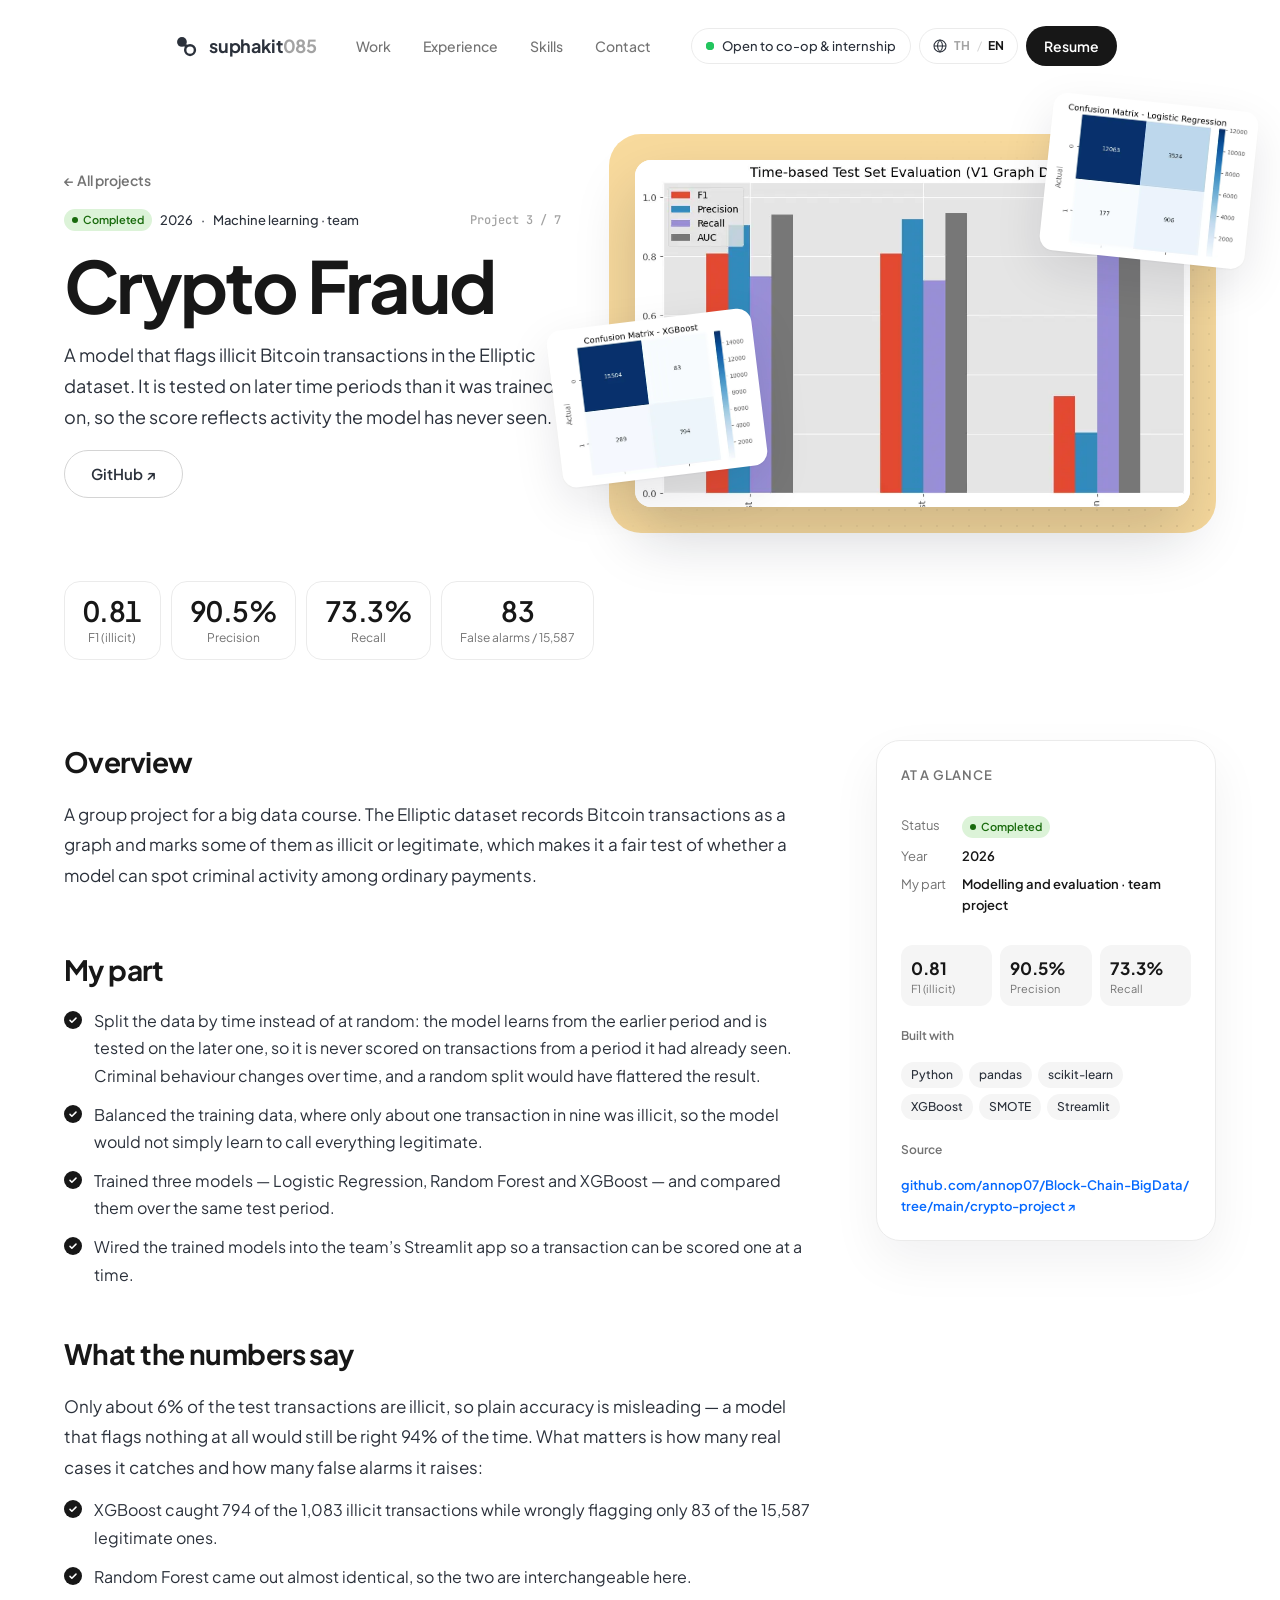
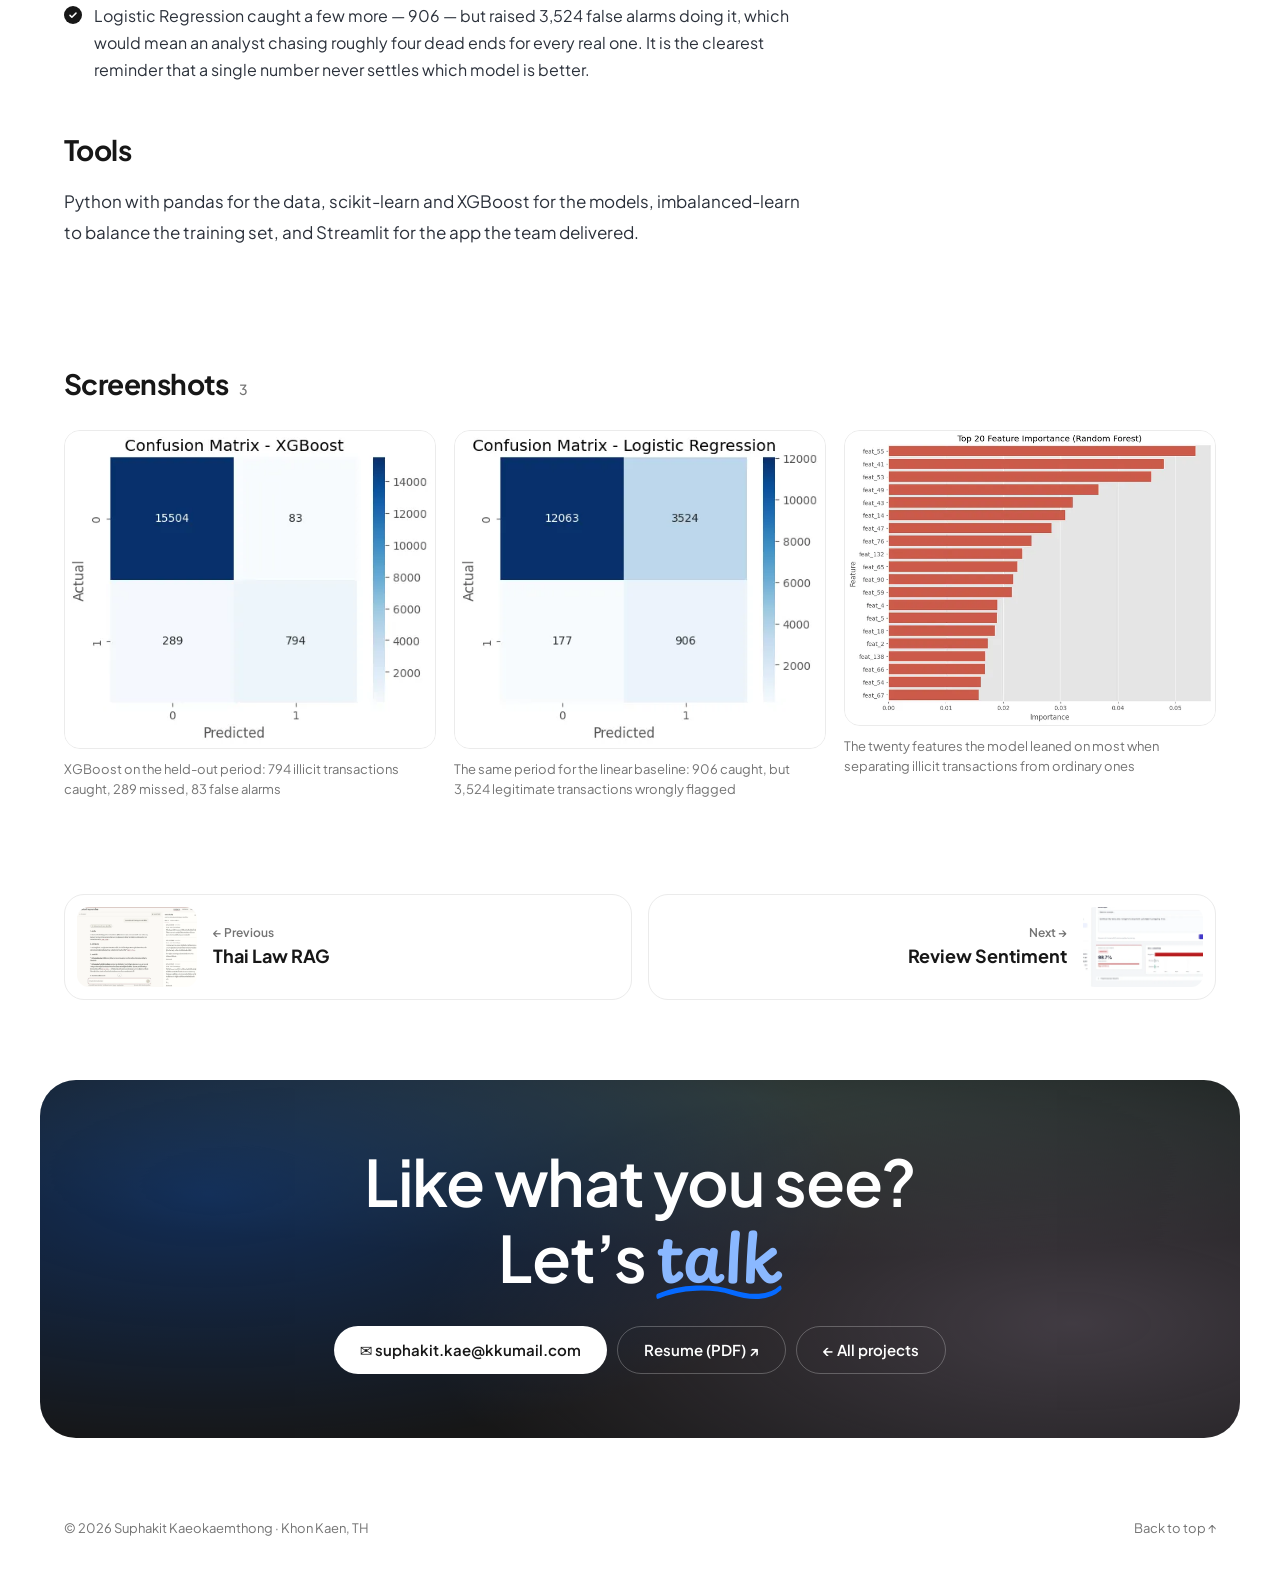
==== commit c025ed39: "Refocus the portfolio on AI & Data - New hero: "Hi, I'm Suphakit" with the name in the handwritten s" ====
--- a/projects/crypto-fraud/index.html
+++ b/projects/crypto-fraud/index.html
@@ -52,7 +52,7 @@
     <section class="pj-hero">
       <div class="pj-hero-copy">
         <a class="pj-back" href="/#work">← All projects</a>
-        <div class="pj-meta"><span class="badge done">Completed</span><span>2026</span><span>·</span><span>Machine learning · team</span><span class="muted">Project 4 / 7</span></div>
+        <div class="pj-meta"><span class="badge done">Completed</span><span>2026</span><span>·</span><span>Machine learning · team</span><span class="muted">Project 3 / 7</span></div>
         <h1 class="pj-title">Crypto Fraud</h1>
         <p class="pj-summary">A model that flags illicit Bitcoin transactions in the Elliptic dataset. It is tested on later time periods than it was trained on, so the score reflects activity the model has never seen.</p>
         <div class="pj-actions">
@@ -128,13 +128,13 @@
     </section>
 
     <nav class="pj-pager" aria-label="All projects">
-      <a class="pj-pg " href="/projects/genga-studio">
-        <img src="/assets/img/projects/genga-landing-sm.webp" alt="" loading="lazy">
-        <span><small>← Previous</small><b>Genga Studio</b></span>
+      <a class="pj-pg " href="/projects/thai-law-rag">
+        <img src="/assets/img/projects/lawrag-ask-sm.webp" alt="" loading="lazy">
+        <span><small>← Previous</small><b>Thai Law RAG</b></span>
       </a>
-      <a class="pj-pg is-next" href="/projects/pos-shabu">
-        <img src="/assets/img/projects/pos-shabu-sm.webp" alt="" loading="lazy">
-        <span><small>Next →</small><b>POS Shabu</b></span>
+      <a class="pj-pg is-next" href="/projects/review-sentiment">
+        <img src="/assets/img/projects/sentiment-analyze-sm.webp" alt="" loading="lazy">
+        <span><small>Next →</small><b>Review Sentiment</b></span>
       </a></nav>
 
     <section class="contact" id="contact">
--- a/assets/css/style.css
+++ b/assets/css/style.css
@@ -191,14 +191,15 @@
   transform: translateY(calc(var(--p) * -40px));
 }
 .hero-title {
-  font-size: clamp(34px, 5.3vw, 78px);
+  font-size: clamp(40px, 5.4vw, 84px);
   font-weight: 600; line-height: 1.12; letter-spacing: -.025em;
   color: var(--ink-strong);
 }
 .hero-title .line { display: block; white-space: nowrap; animation: blurIn 1.1s var(--ease-out) both; }
-.hero-title .line + .line { animation-delay: .15s; }
+.hero-title .line + .line { animation-delay: .15s; font-size: .54em; font-weight: 500; letter-spacing: -.015em; color: var(--ink); margin-top: .35em; }
 @keyframes blurIn { from { opacity: 0; filter: blur(14px); transform: translateY(16px); } }
 .hero-title .hand { padding: 0 .08em; }
+.hero-title .nw { white-space: nowrap; }
 
 .scribble {
   position: absolute; left: 0; right: 0; bottom: -.12em; width: 100%; height: .32em;
@@ -736,7 +737,8 @@
   .hcard-meta { display: none; }
   .hcard.hide-sm { display: none; }
   .hero-copy { margin-top: 120px; }
-  .hero-title { font-size: clamp(30px, 9vw, 44px); }
+  .hero-title { font-size: clamp(38px, 12vw, 56px); }
+  .hero-title .line + .line { font-size: .48em; }
   .hero-title .line { white-space: normal; }
   .stat-chips { display: grid; grid-template-columns: repeat(4, minmax(0, 1fr)); gap: 6px; width: 100%; }
   .pj-stats { grid-template-columns: repeat(2, minmax(0, 1fr)); }
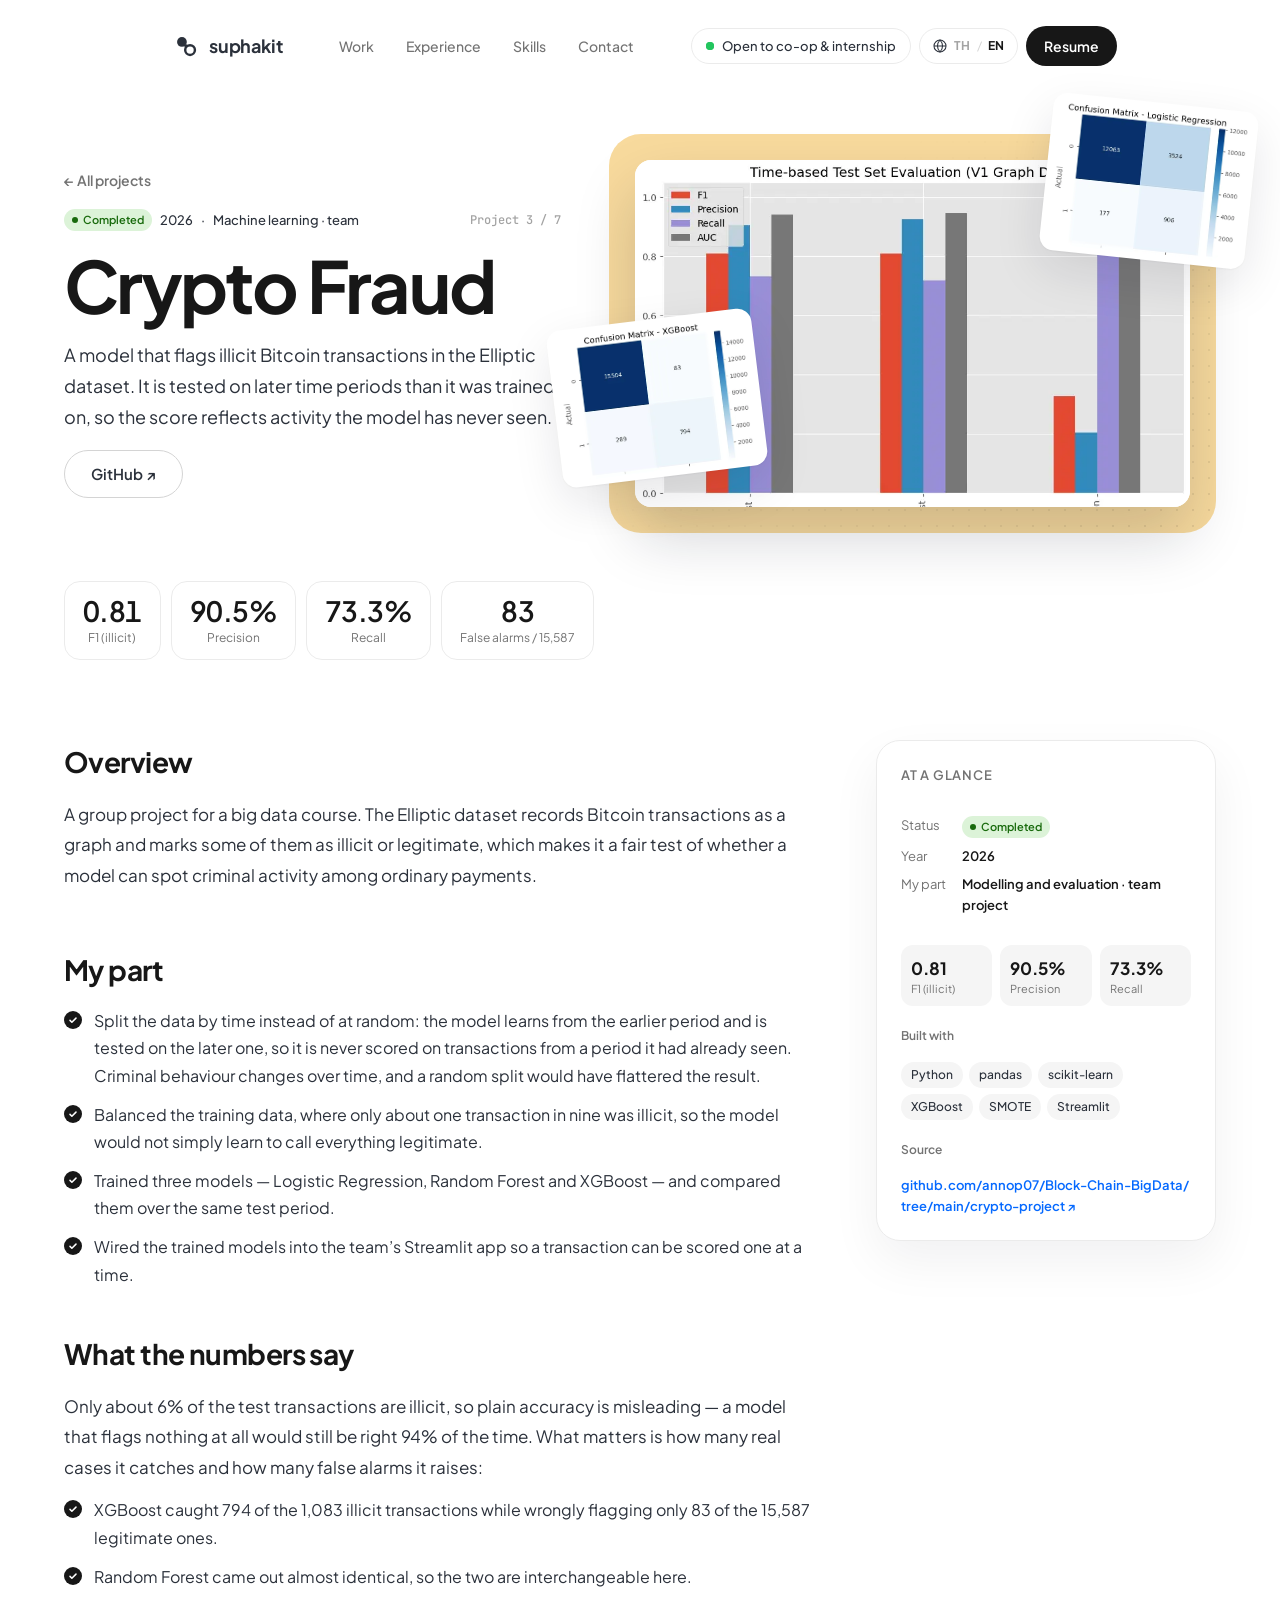
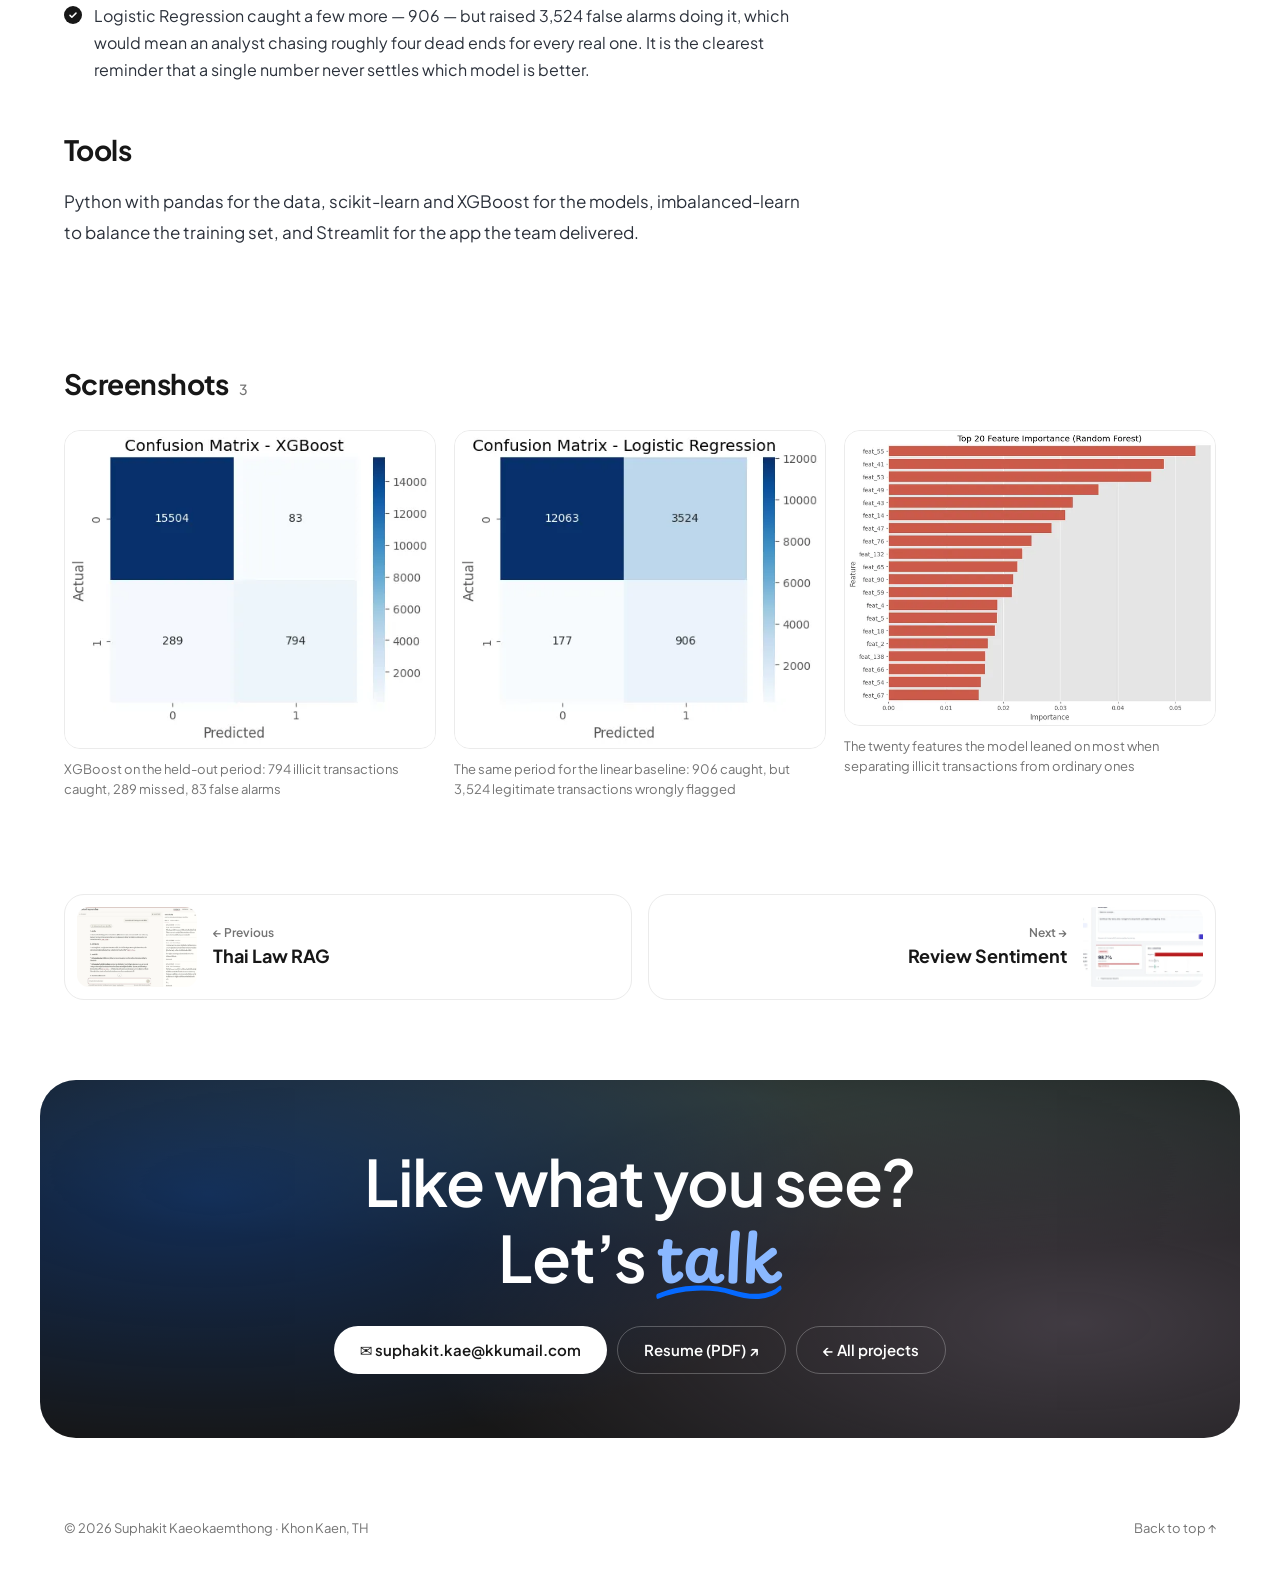
==== commit df3e27cb: "Shorten logo to "suphakit" and polish Thai copy - Logo now reads "suphakit" on every page - Fix typo" ====
--- a/projects/crypto-fraud/index.html
+++ b/projects/crypto-fraud/index.html
@@ -30,7 +30,7 @@
     <div class="nav-bar">
       <a class="nav-logo" href="/" data-i18n-attr="aria-label:nav.home" aria-label="Back to home">
         <svg viewBox="0 0 32 32" width="26" height="26" aria-hidden="true"><circle cx="11" cy="11" r="6" fill="currentColor"/><circle cx="21" cy="21" r="6" fill="none" stroke="currentColor" stroke-width="3"/><path d="M15.5 16.5l1-1" stroke="currentColor" stroke-width="3" stroke-linecap="round"/></svg>
-        <span>suphakit<span class="muted">085</span></span>
+        <span>suphakit</span>
       </a>
       <nav class="nav-links" aria-label="Main">
         <a href="/#work" data-i18n="nav.work">Work</a>
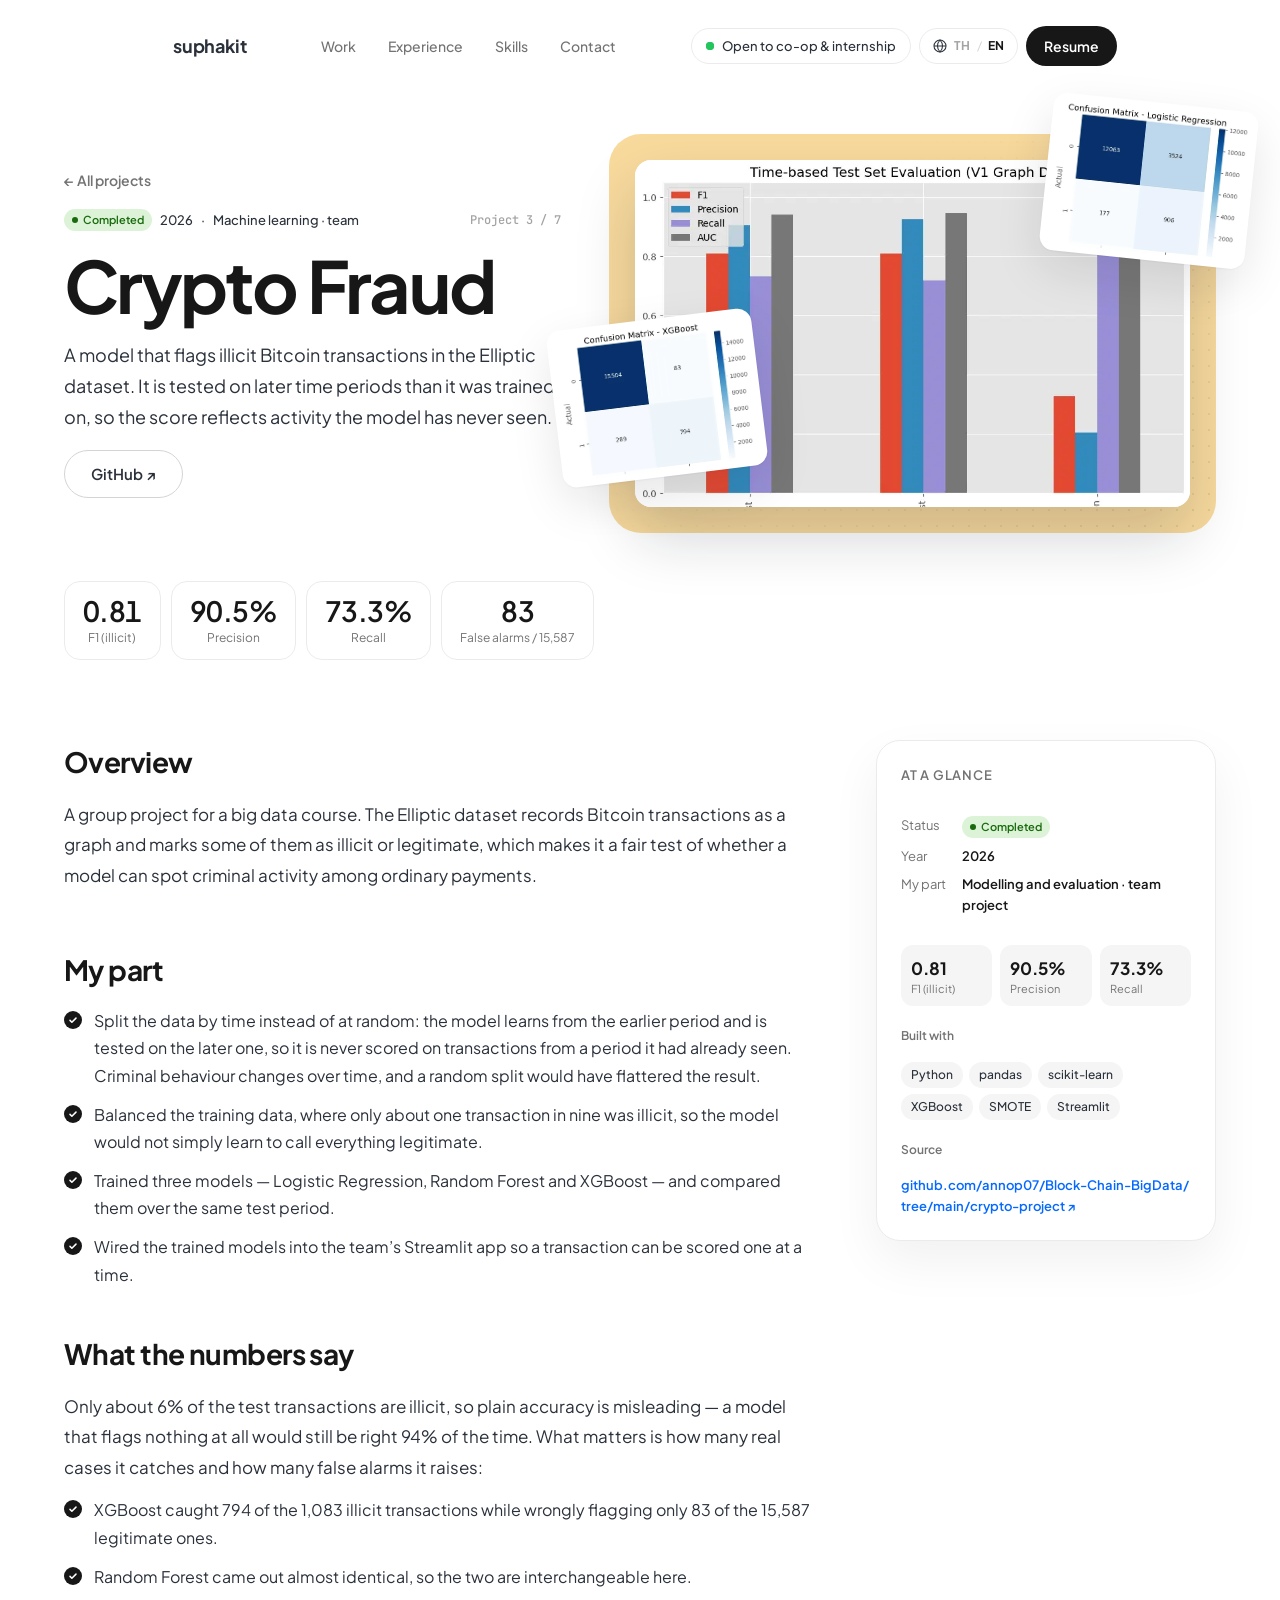
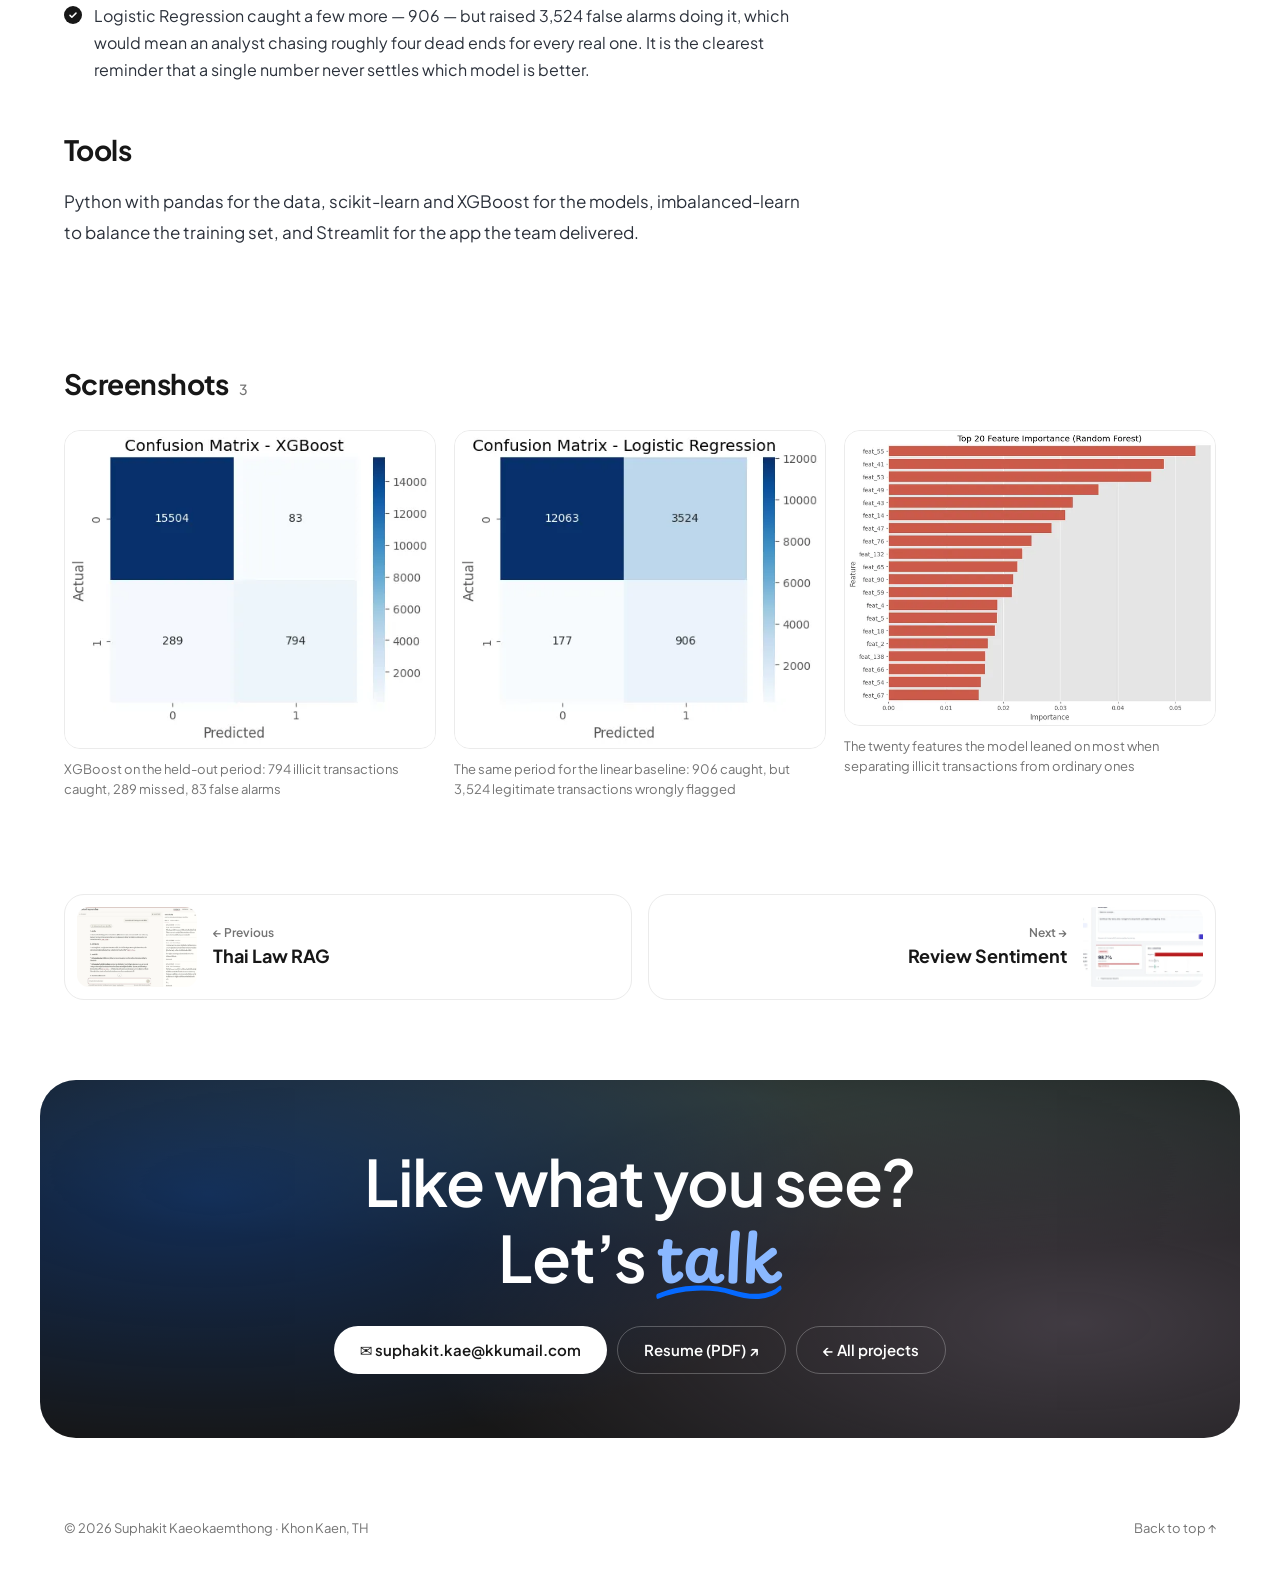
==== commit a67cdd63: "Remove the logo icon from the nav The nav logo is now just the word "suphakit" on the home page, pro" ====
--- a/projects/crypto-fraud/index.html
+++ b/projects/crypto-fraud/index.html
@@ -29,7 +29,6 @@
   <header class="nav is-sub" id="nav">
     <div class="nav-bar">
       <a class="nav-logo" href="/" data-i18n-attr="aria-label:nav.home" aria-label="Back to home">
-        <svg viewBox="0 0 32 32" width="26" height="26" aria-hidden="true"><circle cx="11" cy="11" r="6" fill="currentColor"/><circle cx="21" cy="21" r="6" fill="none" stroke="currentColor" stroke-width="3"/><path d="M15.5 16.5l1-1" stroke="currentColor" stroke-width="3" stroke-linecap="round"/></svg>
         <span>suphakit</span>
       </a>
       <nav class="nav-links" aria-label="Main">
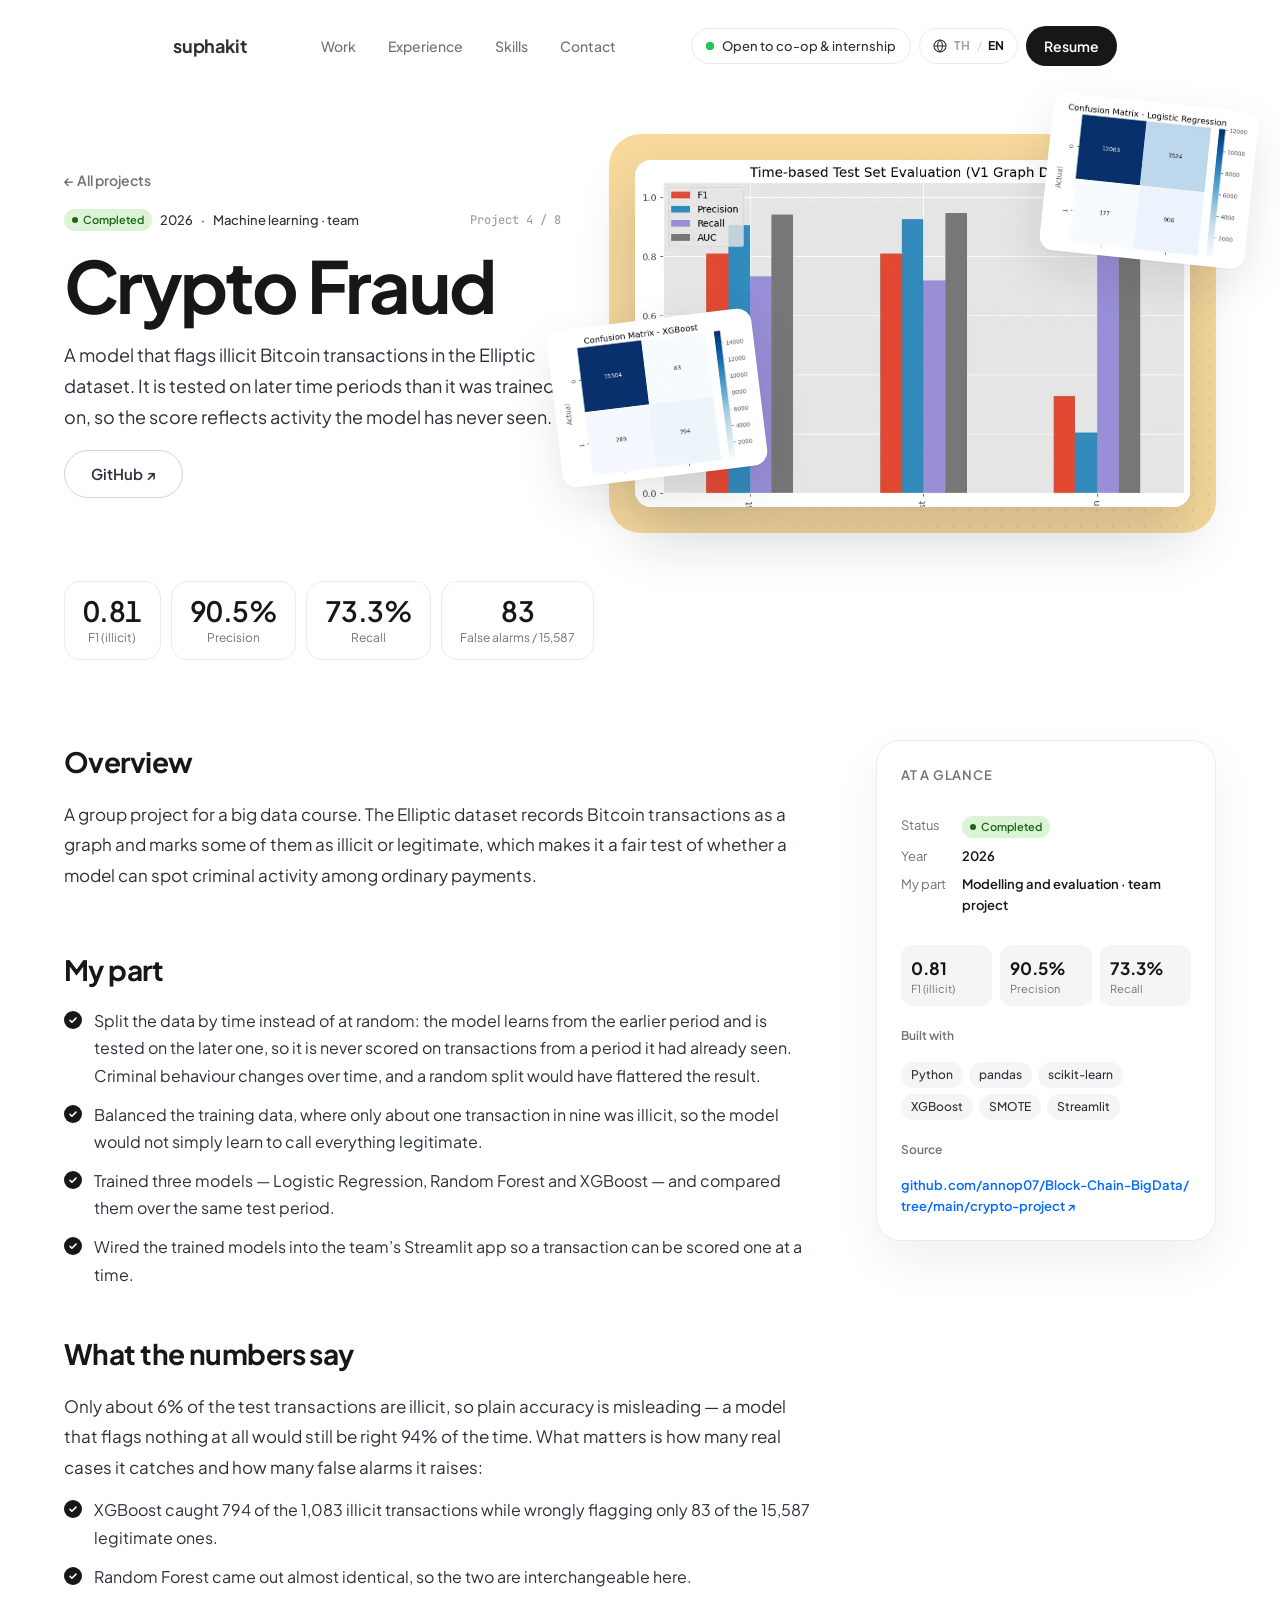
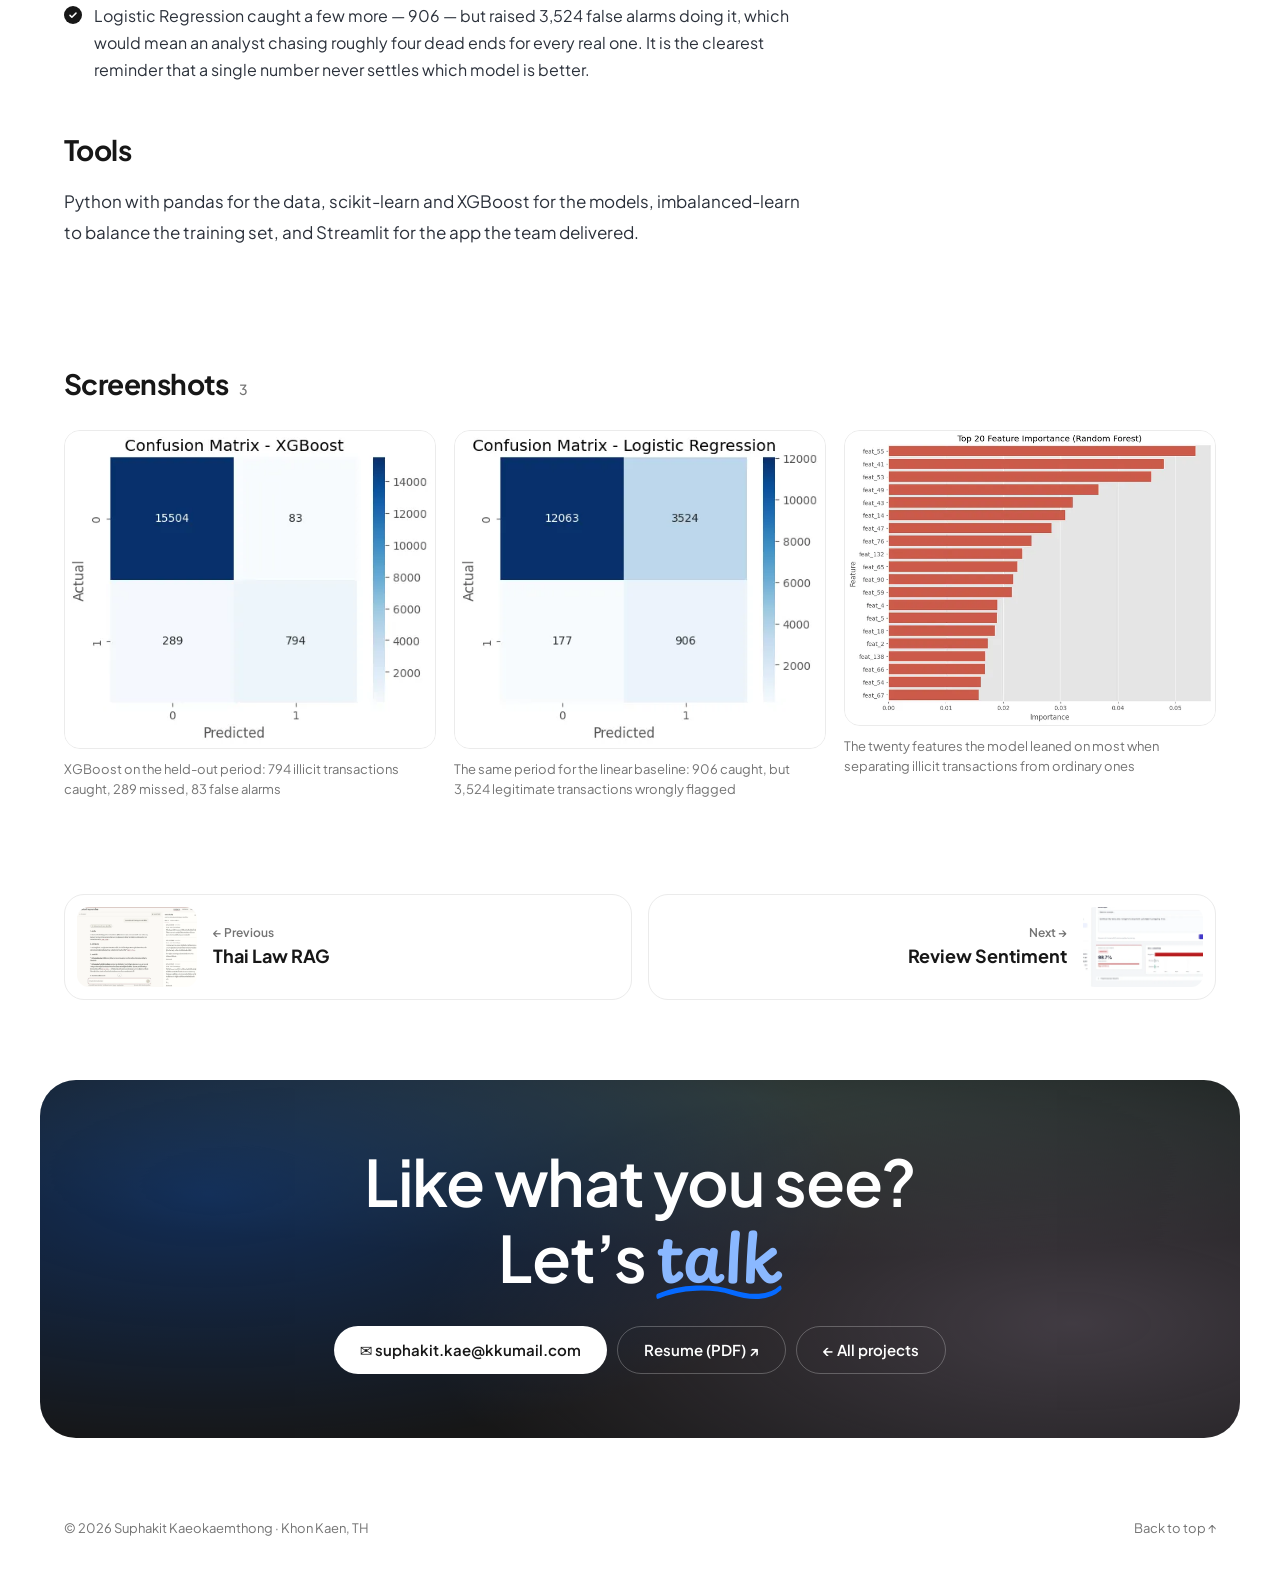
==== commit f3d37315: "Add Compliance Copilot project - New project page /projects/compliance-copilot (TH/EN): a RAG assist" ====
--- a/projects/crypto-fraud/index.html
+++ b/projects/crypto-fraud/index.html
@@ -51,7 +51,7 @@
     <section class="pj-hero">
       <div class="pj-hero-copy">
         <a class="pj-back" href="/#work">← All projects</a>
-        <div class="pj-meta"><span class="badge done">Completed</span><span>2026</span><span>·</span><span>Machine learning · team</span><span class="muted">Project 3 / 7</span></div>
+        <div class="pj-meta"><span class="badge done">Completed</span><span>2026</span><span>·</span><span>Machine learning · team</span><span class="muted">Project 4 / 8</span></div>
         <h1 class="pj-title">Crypto Fraud</h1>
         <p class="pj-summary">A model that flags illicit Bitcoin transactions in the Elliptic dataset. It is tested on later time periods than it was trained on, so the score reflects activity the model has never seen.</p>
         <div class="pj-actions">
@@ -154,7 +154,7 @@
   </footer>
 
   <dialog class="lightbox" id="lightbox" aria-label="Screenshot">
-    <figure><img src="" alt="" /><figcaption></figcaption></figure>
+    <figure><img alt="" /><figcaption></figcaption></figure>
     <button type="button" class="lb-btn lb-prev" data-nav="-1" aria-label="Previous">←</button>
     <button type="button" class="lb-btn lb-next" data-nav="1" aria-label="Next">→</button>
     <button type="button" class="lb-btn lb-close" data-close aria-label="Close">✕</button>
--- a/assets/css/style.css
+++ b/assets/css/style.css
@@ -199,7 +199,7 @@
 .hero-title .line + .line { animation-delay: .15s; font-size: .54em; font-weight: 500; letter-spacing: -.015em; color: var(--ink); margin-top: .35em; }
 @keyframes blurIn { from { opacity: 0; filter: blur(14px); transform: translateY(16px); } }
 .hero-title .hand { padding: 0 .08em; }
-.hero-title .nw { white-space: nowrap; }
+.nw { white-space: nowrap; }
 
 .scribble {
   position: absolute; left: 0; right: 0; bottom: -.12em; width: 100%; height: .32em;
@@ -322,12 +322,24 @@
   text-shadow: 0 6px 30px rgba(0,0,0,.25);
 }
 .pc-banner small { position: absolute; left: 14px; top: 12px; font-family: var(--font-mono); font-size: 11px; opacity: .75; }
+/* banner with a generated image: label moves bottom-left over a dark scrim so it stays readable on busy art */
+.pc-banner.has-img { place-items: end start; }
+.pc-banner.has-img img { position: absolute; inset: 0; width: 100%; height: 100%; object-fit: cover; z-index: -2; animation: bannerIn .9s var(--ease-out); }
+.pc-banner.has-img::before {
+  z-index: -1; mask-image: none;
+  background:
+    linear-gradient(90deg, rgba(6, 9, 20, .78) 0%, rgba(6, 9, 20, .42) 38%, transparent 68%),
+    linear-gradient(0deg, rgba(6, 9, 20, .55) 0%, transparent 55%);
+}
+.pc-banner.has-img b { text-align: left; padding: 0 18px 14px; font-size: clamp(18px, 2.1vw, 30px); }
+.pc-banner.has-img small { text-shadow: 0 1px 6px rgba(0, 0, 0, .5); opacity: .9; }
+@keyframes bannerIn { from { transform: scale(1.06); opacity: .4; } }
 .pc-tags { display: flex; justify-content: space-between; align-items: center; gap: 8px; margin-top: 10px; flex-wrap: wrap; }
 .pc-tags .chips { display: flex; gap: 6px; flex-wrap: wrap; }
 .chip { display: inline-flex; align-items: center; height: 26px; padding: 0 10px; border-radius: 999px; background: var(--bg-soft); font-size: 12px; font-weight: 500; white-space: nowrap; }
 .pc-loc { font-size: 12px; color: var(--muted); }
 
-.pc-tabs { display: flex; gap: 26px; border-bottom: 1px solid var(--line); margin: 18px 0 16px; }
+.pc-tabs { display: flex; gap: 26px; border-bottom: 1px solid var(--line); margin: 14px 0 14px; }
 .pc-tabs button {
   all: unset; cursor: pointer; padding: 8px 0 10px; font-size: 14px; font-weight: 500; color: var(--muted);
   border-bottom: 2px solid transparent; margin-bottom: -1px; transition: color .2s, border-color .2s;
@@ -337,27 +349,80 @@
 
 .pc-body { flex: 1; min-height: 0; overflow: hidden; }
 .pc-pane { animation: swapIn .4s var(--ease-out); }
-.pc-grid { display: grid; grid-template-columns: minmax(0, 1fr) 300px; gap: 22px; }
-
-.masonry { columns: 3; column-gap: 12px; }
-.m-item { break-inside: avoid; margin-bottom: 12px; border-radius: 14px; overflow: hidden; background: var(--bg-soft); position: relative; display: block; }
-.m-item img { width: 100%; aspect-ratio: var(--ar, 4 / 3); object-fit: cover; object-position: top; transition: transform .6s var(--ease-out); }
-.m-item:hover img { transform: scale(1.04); }
-.m-cap {
-  position: absolute; inset: auto 0 0; padding: 26px 12px 10px;
-  background: linear-gradient(transparent, rgba(0,0,0,.65)); color: #fff;
-  font-size: 13px; font-weight: 600; display: flex; justify-content: space-between; gap: 8px; align-items: end;
-}
-.m-cap small { font-weight: 500; opacity: .8; font-size: 11px; }
-.m-note { padding: 14px; border: 1px solid var(--line); background: #fff; }
-.m-note .who { display: flex; align-items: center; gap: 8px; font-size: 12px; color: var(--muted); margin-bottom: 8px; }
-.m-note .who img { width: 22px; height: 22px; border-radius: 50%; object-fit: cover; }
-.m-note h4 { font-size: 15px; line-height: 1.35; color: var(--ink-strong); margin-bottom: 6px; }
-.m-note p { font-size: 13px; color: var(--muted); line-height: 1.55; }
-
-.side-head { display: flex; justify-content: space-between; align-items: baseline; margin-bottom: 10px; }
-.side-head h4 { font-size: 15px; }
-.side-head a { font-size: 13px; font-weight: 600; }
+/* Work tab: project cards + insight sidebar */
+.pw { display: grid; grid-template-columns: minmax(0, 1fr) 260px; gap: 20px; align-items: start; }
+.pw-list { display: grid; grid-template-columns: repeat(2, minmax(0, 1fr)); gap: 14px; }
+.pw-card {
+  display: flex; flex-direction: column; min-width: 0;
+  border: 1px solid var(--line); border-radius: 18px; overflow: hidden; background: #fff;
+  transition: border-color .2s, box-shadow .3s, transform .5s var(--ease-out);
+}
+.pw-card:hover { border-color: var(--line-strong); box-shadow: 0 16px 36px rgba(17,24,39,.08); transform: translateY(-2px); }
+.pw-img { position: relative; background: var(--c, var(--bg-soft)); padding: 12px 12px 0; aspect-ratio: 2.25 / 1; display: flex; align-items: flex-end; overflow: hidden; }
+.pw-img img {
+  width: 100%; height: 100%; object-fit: cover; object-position: top;
+  border-radius: 10px 10px 0 0; box-shadow: 0 -6px 24px rgba(17,24,39,.12);
+  transition: transform .6s var(--ease-out);
+}
+.pw-card:hover .pw-img img { transform: translateY(-4px); }
+.pw-body { padding: 12px 14px 14px; display: flex; flex-direction: column; gap: 6px; flex: 1; }
+.pw-meta { display: flex; align-items: center; gap: 6px; flex-wrap: wrap; font-size: 12px; color: var(--muted); }
+.pw-card h4 { font-size: 18px; line-height: 1.25; color: var(--ink-strong); letter-spacing: -.01em; }
+.pw-card p { font-size: 13px; line-height: 1.6; color: var(--ink); display: -webkit-box; -webkit-line-clamp: 2; -webkit-box-orient: vertical; overflow: hidden; }
+.pw-metrics { display: grid; grid-template-columns: repeat(3, minmax(0, 1fr)); gap: 6px; }
+.pw-metrics div { background: var(--bg-soft); border-radius: 10px; padding: 6px 9px; min-width: 0; }
+.pw-metrics b { display: block; font-size: 14px; color: var(--ink-strong); white-space: nowrap; overflow: hidden; text-overflow: ellipsis; }
+.pw-metrics small { display: block; font-size: 11px; color: var(--muted); white-space: nowrap; overflow: hidden; text-overflow: ellipsis; }
+.pw-more { margin-top: auto; font-size: 13px; font-weight: 600; color: var(--accent); }
+
+/* wide card: a category with a single project */
+.pw-card.is-wide { grid-column: 1 / -1; flex-direction: row; }
+.pw-card.is-wide .pw-img { width: 56%; flex: none; aspect-ratio: auto; min-height: 240px; padding: 16px 0 0 16px; }
+.pw-card.is-wide .pw-img img { border-radius: 10px 0 0 0; }
+.pw-card.is-wide .pw-body { padding: 20px 22px 18px; gap: 9px; }
+.pw-card.is-wide h4 { font-size: 22px; }
+.pw-card.is-wide p { -webkit-line-clamp: 3; }
+/* 3+ projects: featured card on the left spanning two rows, compact cards stacked on the right */
+.pw-list.has-feature { grid-template-columns: minmax(0, 1.1fr) minmax(0, 1fr); }
+.pw-card.is-feature { grid-row: span 2; }
+.pw-card.is-feature .pw-img { aspect-ratio: 2.5 / 1; }
+.pw-card.is-compact { flex-direction: row; }
+.pw-card.is-compact .pw-img { width: 42%; flex: none; aspect-ratio: auto; min-height: 0; padding: 10px 0 0 10px; }
+.pw-card.is-compact .pw-img img { border-radius: 8px 0 0 0; }
+.pw-card.is-compact .pw-body { padding: 10px 12px 12px; gap: 4px; }
+.pw-card.is-compact h4 { font-size: 15px; }
+.pw-line { font-size: 12px; color: var(--ink); line-height: 1.45; }
+.pw-card.is-compact .pw-more { font-size: 12px; }
+
+/* internship card: a stylised road-network map instead of a screenshot */
+.pw-card.is-exp .pw-img { background: linear-gradient(135deg, #042f2e, #0d9488 60%, #5eead4); padding: 0; align-items: flex-end; }
+.pw-route { position: absolute; inset: 0; width: 100%; height: 100%; }
+.pw-route path { fill: none; stroke: rgba(255,255,255,.85); stroke-width: 3; stroke-linejoin: round; stroke-dasharray: 6 7; }
+.pw-route circle { fill: #fff; }
+.pw-route circle.end { fill: #fde68a; stroke: rgba(253,230,138,.35); stroke-width: 10; }
+.pw-card.is-exp .pw-img::before {
+  content: ''; position: absolute; inset: 0;
+  background-image: linear-gradient(rgba(255,255,255,.08) 1px, transparent 1px), linear-gradient(90deg, rgba(255,255,255,.08) 1px, transparent 1px);
+  background-size: 22px 22px;
+}
+.pw-card.is-exp .pw-img span { position: relative; margin: 0 0 12px 14px; color: #fff; font-weight: 800; font-size: 15px; letter-spacing: .02em; text-shadow: 0 2px 10px rgba(0,0,0,.3); }
+
+.pw-side { display: flex; flex-direction: column; gap: 16px; }
+.pw-note { padding: 16px; border-radius: 16px; background: #fdf3df; rotate: -1deg; box-shadow: 0 10px 24px rgba(17,24,39,.06); }
+.pw-note .who { display: flex; align-items: center; gap: 8px; font-size: 12px; color: var(--muted); margin-bottom: 10px; }
+.pw-note .who img { width: 22px; height: 22px; border-radius: 50%; object-fit: cover; }
+.pw-note h4 { font-size: 15px; line-height: 1.4; color: var(--ink-strong); margin-bottom: 6px; }
+.pw-note p { font-size: 13px; color: var(--ink); line-height: 1.6; }
+.pw-skills h5 { margin: 0 0 8px; font-size: 12px; font-weight: 600; color: var(--muted); }
+.pw-skills .chips { display: flex; flex-wrap: wrap; gap: 6px; }
+/* short laptop screens (e.g. 1366x768): keep each card's link above the fade */
+@media (min-width: 961px) and (max-height: 800px) {
+  .pw-img { aspect-ratio: 2.8 / 1; }
+  .pw-card p { -webkit-line-clamp: 1; }
+  .pc-bio { margin: 8px 0 10px; }
+  .pw-card.is-feature .pw-img { aspect-ratio: 3.2 / 1; }
+}
+
 .side-list { display: flex; flex-direction: column; gap: 10px; }
 .s-item { display: flex; gap: 12px; padding: 8px; border: 1px solid var(--line); border-radius: 14px; transition: border-color .2s, box-shadow .2s; }
 .s-item:hover { border-color: var(--line-strong); box-shadow: 0 6px 20px rgba(0,0,0,.05); }
@@ -697,8 +762,8 @@
    RESPONSIVE
    ========================================================= */
 @media (max-width: 1180px) {
-  .pc-grid { grid-template-columns: minmax(0, 1fr) 250px; }
-  .masonry { columns: 2; }
+  .pw { grid-template-columns: minmax(0, 1fr) 220px; }
+  .pw-card.is-wide .pw-img { width: 50%; }
   .hcard { --w: 170px !important; }
 }
 
@@ -707,7 +772,7 @@
   .showcase { padding-top: 80px; }
   .showcase-track { height: auto; }
   .showcase-sticky { position: static; height: auto; min-height: 0; grid-template-columns: minmax(0, 1fr); padding: 0 16px; gap: 20px; }
-  .showcase-side { gap: 10px; }
+  .showcase-side { gap: 10px; position: sticky; top: 74px; z-index: 5; background: var(--bg-soft); margin: 0 -16px; padding: 8px 16px 10px; }
   .showcase-nav { flex-direction: row; overflow-x: auto; gap: 8px; scrollbar-width: none; margin: 0 -16px; padding: 0 16px; }
   .showcase-nav button, .showcase-nav button[aria-current='true'] {
     font-size: 14px; font-weight: 600; padding: 8px 16px; border-radius: 999px; background: #fff; white-space: nowrap; color: var(--muted);
@@ -719,8 +784,9 @@
   .pc-head { grid-template-columns: minmax(0, 1fr); gap: 16px; }
   .showcase-side, .profile-card { min-width: 0; }
   .pc-banner { order: -1; }
-  .pc-grid, .about-pane { grid-template-columns: minmax(0, 1fr); }
-  .pc-tabs { overflow-x: auto; gap: 20px; }
+  .pw, .about-pane { grid-template-columns: minmax(0, 1fr); }
+  .pc-tabs { overflow-x: auto; gap: 18px; scrollbar-width: none; }
+  .pc-tabs::-webkit-scrollbar, .showcase-nav::-webkit-scrollbar { display: none; }
 
   .notes { height: auto; display: flex; flex-wrap: wrap; justify-content: center; gap: 22px 14px; padding-top: 10px; }
   .note { position: relative; left: auto; top: auto; width: 46%; max-width: 240px; min-height: 120px; font-size: 15px; }
@@ -742,13 +808,37 @@
   .hero-title .line { white-space: normal; }
   .stat-chips { display: grid; grid-template-columns: repeat(4, minmax(0, 1fr)); gap: 6px; width: 100%; }
   .pj-stats { grid-template-columns: repeat(2, minmax(0, 1fr)); }
+  /* let card metric labels wrap instead of truncating */
+  .pw-metrics small { white-space: normal; line-height: 1.3; display: -webkit-box; -webkit-line-clamp: 2; -webkit-box-orient: vertical; }
+  /* calmer section spacing on phones */
+  .pain { padding: 96px 20px 72px; }
+  .experience { padding: 88px 20px 40px; }
+  .bento-wrap { padding: 72px 20px; }
+  .section-head { margin-bottom: 36px; }
+  /* contact buttons: one tidy full-width column */
+  .contact-actions { flex-direction: column; align-items: stretch; width: 100%; max-width: 320px; }
+  .contact-actions .btn { width: 100%; }
+  /* terminal: short prompt so the hint fits */
+  .term-host { display: none; }
+  .term-in input { font-size: 16px; min-height: 36px; } /* 16px stops iOS zooming in on focus */
+  /* comfortable tap targets */
+  .term-chips button { padding: 8px 12px; }
+  .term-in { padding-top: 10px; padding-bottom: 12px; }
+  .note small a { display: inline-block; padding: 6px 0; }
+  .pj-back, .footer a, .nav-logo { padding: 10px 0; }
   .stat-chip { min-width: 0; padding: 10px 6px; }
   .stat-chip b { font-size: 20px; }
   .stat-chip small { font-size: 11px; text-align: center; line-height: 1.3; }
   .status-pill { display: none; }
   .nav { padding: 10px 12px; }
   .nav-bar { padding: 0 8px 0 16px; height: 56px; }
-  .masonry { columns: 2; }
+  .pw-list { grid-template-columns: minmax(0, 1fr); }
+  .pw-card.is-wide { flex-direction: column; }
+  .pw-list.has-feature { grid-template-columns: minmax(0, 1fr); }
+  .pw-card.is-feature { grid-row: auto; }
+  .pw-card.is-wide .pw-img { width: auto; aspect-ratio: 16 / 9; min-height: 0; padding: 14px 14px 0; }
+  .pw-card.is-wide .pw-img img { border-radius: 10px 10px 0 0; }
+  .pw-card.is-compact .pw-img { width: 38%; }
   .pc-stats { grid-template-columns: repeat(2, minmax(0, 1fr)); }
   .process { grid-template-columns: 1fr; }
   .story { padding: 80px 20px 110px; }
